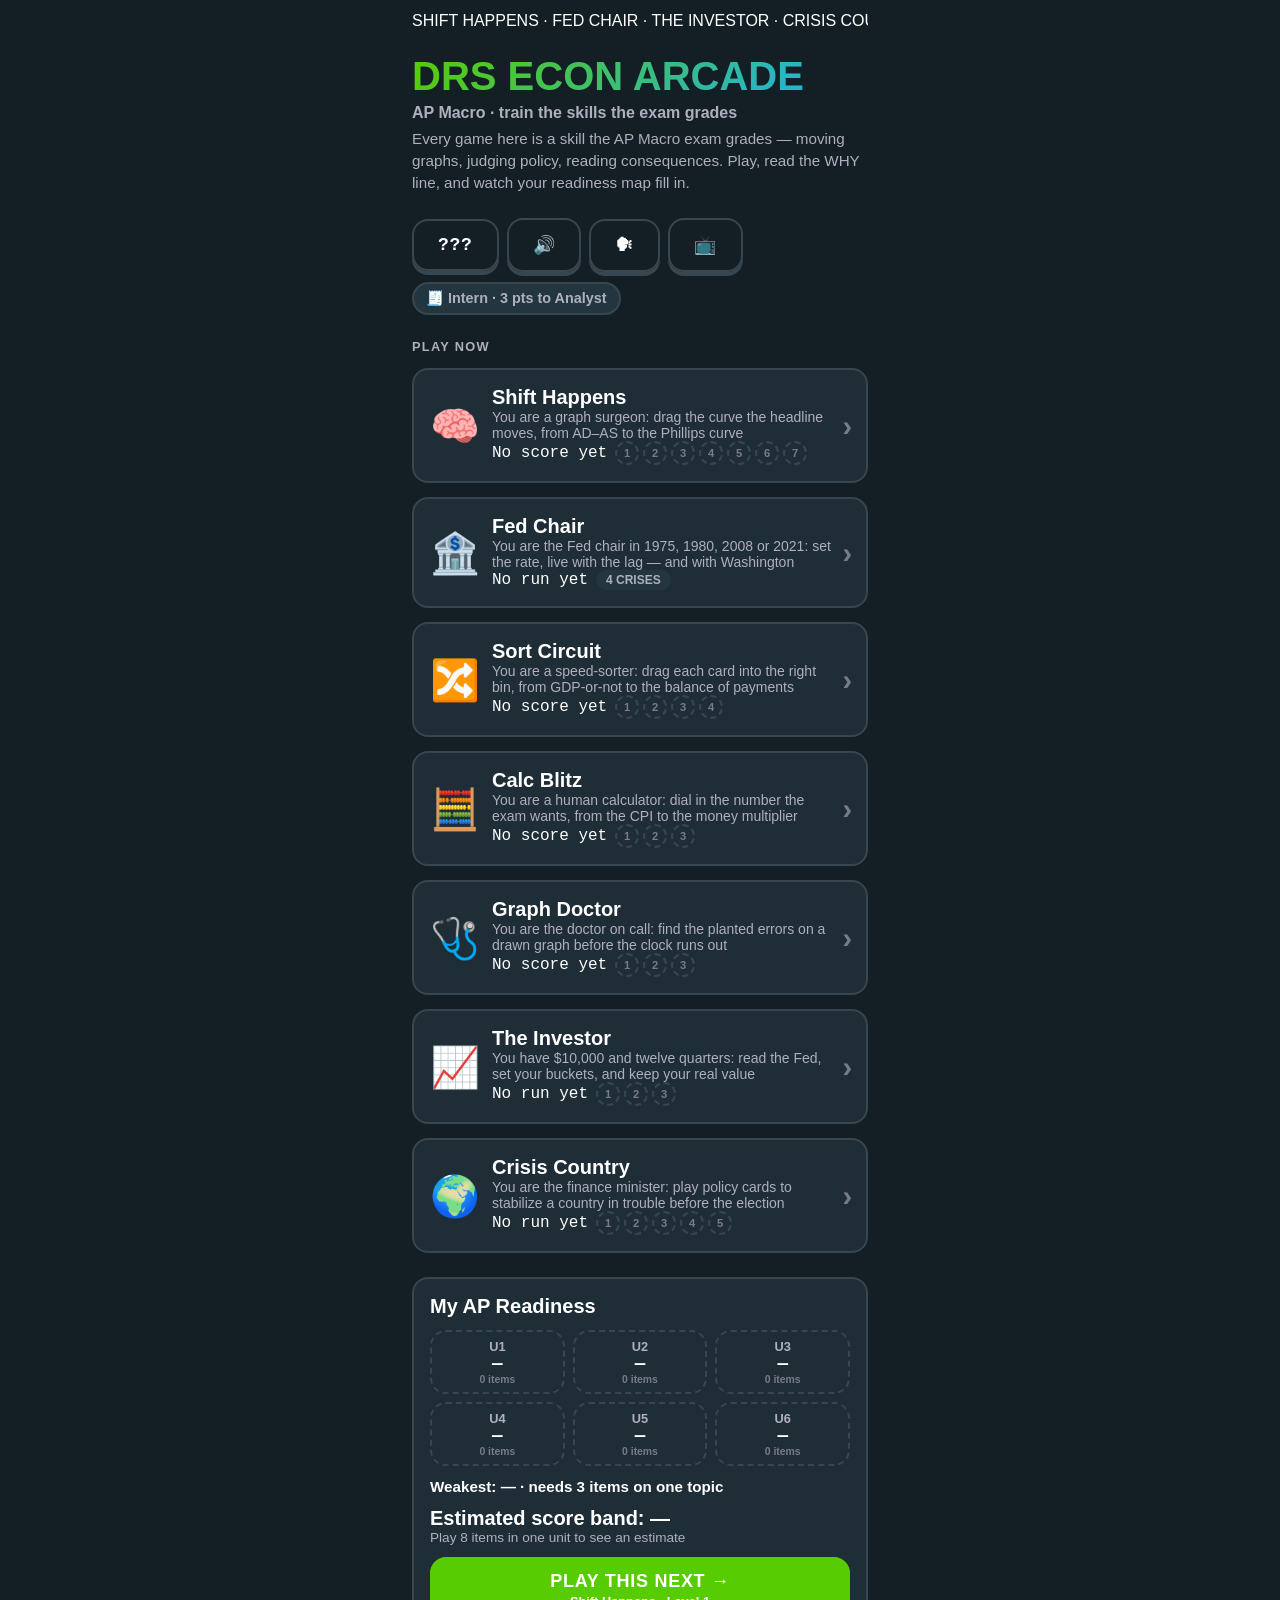
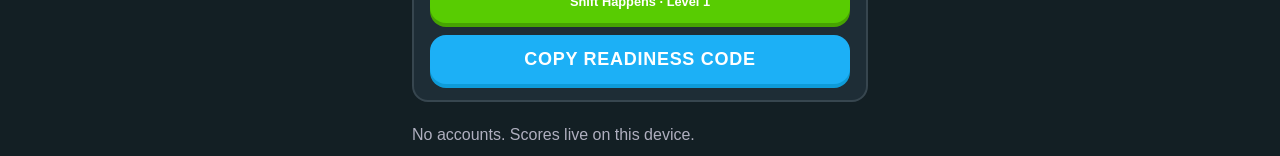
==== index.html @ 6074a8d0 "crisis-country: the fifth and last coming-soon game — a country in trouble, a hand of policy cards, " ====
<!DOCTYPE html>
<html lang="en">
<head>
<meta charset="utf-8">
<meta name="viewport" content="width=device-width, initial-scale=1">
<title>DRS Econ Arcade</title>
<!-- The arcade is three static pages that talk to nobody. The policy says so out loud:
     nothing loads that is not this origin's own script and stylesheet, the two Google Fonts
     hosts, or a data: favicon, and connect-src 'none' means no page here can ever send a
     student's play anywhere. Inline game scripts are why 'unsafe-inline' is in script-src.
     frame-ancestors is ignored in a meta tag, so the frame-buster below and vercel.json's
     real headers cover clickjacking. -->
<meta http-equiv="Content-Security-Policy" content="default-src 'none'; script-src 'self' 'unsafe-inline'; style-src 'self' 'unsafe-inline' https://fonts.googleapis.com; font-src https://fonts.gstatic.com; img-src 'self' data:; connect-src 'none'; base-uri 'none'; form-action 'none'">
<meta name="referrer" content="no-referrer">
<link rel="icon" href="data:,">
<link rel="preconnect" href="https://fonts.googleapis.com">
<link rel="preconnect" href="https://fonts.gstatic.com" crossorigin>
<link rel="stylesheet" href="shared/arcade.css">
</head>
<body>

<main class="app hub">

  <div class="marquee" aria-hidden="true">
    <div class="marquee-inner">SHIFT HAPPENS · FED CHAIR · THE INVESTOR · CRISIS COUNTRY · SORT CIRCUIT · CALC BLITZ · GRAPH DOCTOR · SHIFT HAPPENS · FED CHAIR · THE INVESTOR · CRISIS COUNTRY · SORT CIRCUIT · CALC BLITZ · GRAPH DOCTOR · </div>
  </div>

  <header class="stack hub-head">
    <h1 class="h1">DRS ECON ARCADE</h1>
    <p class="muted hub-tagline">AP Macro · train the skills the exam grades</p>
    <p class="muted hub-intro">Every game here is a skill the AP Macro exam grades — moving graphs, judging policy, reading consequences. Play, read the WHY line, and watch your readiness map fill in.</p>
  </header>

  <!-- The player's chrome: who they are and the three switches on one row, their rank on the next. -->
  <div class="stack hub-controls">
    <div class="row wrap">
      <button type="button" class="btn btn-ghost mono" id="initialsBtn" aria-label="Set your three-letter initials">???</button>
      <button type="button" class="btn btn-ghost" id="muteBtn" aria-label="Sound on or off" aria-pressed="false">🔊</button>
      <button type="button" class="btn btn-ghost" id="voiceBtn" aria-label="Read-aloud voice on or off" aria-pressed="false">🗣</button>
      <button type="button" class="btn btn-ghost" id="bigTypeBtn" aria-label="Arcade Night big-type mode" aria-pressed="false">📺</button>
    </div>
    <span class="title-chip" id="titleChip"></span>
  </div>

  <section class="stack games" aria-labelledby="playTitle">
    <h2 class="section-title" id="playTitle">Play now</h2>

    <a class="panel game-card" href="games/shift-happens.html">
      <div class="game-emoji" aria-hidden="true">🧠</div>
      <div class="game-info">
        <div class="game-title">Shift Happens</div>
        <div class="game-blurb">You are a graph surgeon: drag the curve the headline moves, from AD–AS to the Phillips curve</div>
        <div class="row">
          <span class="game-best" id="bestShift">No score yet</span>
          <span class="row medal-row" id="medalsShift"></span>
        </div>
      </div>
      <span class="game-go" aria-hidden="true">›</span>
    </a>

    <a class="panel game-card" href="games/fed-chair.html">
      <div class="game-emoji" aria-hidden="true">🏦</div>
      <div class="game-info">
        <div class="game-title">Fed Chair</div>
        <div class="game-blurb">You are the Fed chair in 1975, 1980, 2008 or 2021: set the rate, live with the lag — and with Washington</div>
        <div class="row">
          <span class="game-best" id="bestFed">No run yet</span>
          <span class="tag">4 crises</span>
        </div>
      </div>
      <span class="game-go" aria-hidden="true">›</span>
    </a>

    <a class="panel game-card" href="games/sort-circuit.html">
      <div class="game-emoji" aria-hidden="true">🔀</div>
      <div class="game-info">
        <div class="game-title">Sort Circuit</div>
        <div class="game-blurb">You are a speed-sorter: drag each card into the right bin, from GDP-or-not to the balance of payments</div>
        <div class="row">
          <span class="game-best" id="bestSort">No score yet</span>
          <span class="row medal-row" id="medalsSort"></span>
        </div>
      </div>
      <span class="game-go" aria-hidden="true">›</span>
    </a>

    <a class="panel game-card" href="games/calc-blitz.html">
      <div class="game-emoji" aria-hidden="true">🧮</div>
      <div class="game-info">
        <div class="game-title">Calc Blitz</div>
        <div class="game-blurb">You are a human calculator: dial in the number the exam wants, from the CPI to the money multiplier</div>
        <div class="row">
          <span class="game-best" id="bestCalc">No score yet</span>
          <span class="row medal-row" id="medalsCalc"></span>
        </div>
      </div>
      <span class="game-go" aria-hidden="true">›</span>
    </a>

    <a class="panel game-card" href="games/graph-doctor.html">
      <div class="game-emoji" aria-hidden="true">🩺</div>
      <div class="game-info">
        <div class="game-title">Graph Doctor</div>
        <div class="game-blurb">You are the doctor on call: find the planted errors on a drawn graph before the clock runs out</div>
        <div class="row">
          <span class="game-best" id="bestDoctor">No score yet</span>
          <span class="row medal-row" id="medalsDoctor"></span>
        </div>
      </div>
      <span class="game-go" aria-hidden="true">›</span>
    </a>

    <a class="panel game-card" href="games/investor.html">
      <div class="game-emoji" aria-hidden="true">📈</div>
      <div class="game-info">
        <div class="game-title">The Investor</div>
        <div class="game-blurb">You have $10,000 and twelve quarters: read the Fed, set your buckets, and keep your real value</div>
        <div class="row">
          <span class="game-best" id="bestInvestor">No run yet</span>
          <span class="row medal-row" id="medalsInvestor"></span>
        </div>
      </div>
      <span class="game-go" aria-hidden="true">›</span>
    </a>

    <a class="panel game-card" href="games/crisis-country.html">
      <div class="game-emoji" aria-hidden="true">🌍</div>
      <div class="game-info">
        <div class="game-title">Crisis Country</div>
        <div class="game-blurb">You are the finance minister: play policy cards to stabilize a country in trouble before the election</div>
        <div class="row">
          <span class="game-best" id="bestCrisis">No run yet</span>
          <span class="row medal-row" id="medalsCrisis"></span>
        </div>
      </div>
      <span class="game-go" aria-hidden="true">›</span>
    </a>
  </section>

  <section class="panel readiness stack">
    <h2 class="panel-title">My AP Readiness</h2>
    <div class="stack" id="readinessBody">Play a level to see your heat map</div>
  </section>

  <!-- Arcade Night. The CSS shows it only under html.big-type; the podium rows are rendered always. -->
  <section class="panel podium stack" id="podium">
    <h2 class="panel-title">Arcade Night</h2>
    <div class="muted">Top scores on this device.</div>
    <div class="stack" id="podiumBody"></div>
  </section>

  <footer class="muted">No accounts. Scores live on this device.</footer>

</main>

<div class="sheet" id="initialsSheet" role="dialog" aria-label="Set your three-letter initials" hidden>
  <div class="stack">
    <div class="stack" id="initialsMount"></div>
    <button type="button" class="btn btn-ghost btn-block" id="initialsClose">Close</button>
  </div>
</div>

<script>
/* Nothing here is ever meant to run inside someone else's frame: break out, or go blank. First
   statement of the first inline script, ahead of every other script on the page, the same as both
   games: a frame-buster that runs after the app has loaded has already let the app load. */
if (self !== top) { try { top.location = self.location; } catch (e) { document.documentElement.hidden = true; } }
</script>

<script src="shared/arcade.js"></script>
<script>
/* ================================================================================
   THE HUB — the one page students bookmark. Sections: elements · game cards ·
   readiness · Arcade Night · controls · boot.
   Every figure here is read back out of localStorage through Arcade: the bests and
   medals the games wrote, and arcade.mastery, which readiness() turns into the heat
   map, the weakest topic, the score estimate, the next level to play and the code
   students paste into Schoology. shared/arcade.js is a plain script tag, so every
   use of Arcade stays behind the guard below.
   ================================================================================ */
(function () {
  'use strict';
  if (typeof Arcade === 'undefined') return;

  var GOOD = 0.80;                    // the heat map's three bands
  var WARN = 0.60;
  var RANKS = ['🥇', '🥈', '🥉'];
  var SHIFT_LEVELS = 7;               // Shift Happens levels, for the medal row
  var SORT_DECKS = 4;                 // Sort Circuit decks, for its medal row
  var CALC_LADDERS = 3;               // Calc Blitz ladders, for its medal row
  var DOCTOR_WARDS = 3;               // Graph Doctor wards, for its medal row
  var INVESTOR_RUNS = 3;              // The Investor's runs, for its medal row
  var CRISES = 5;                     // Crisis Country's crises, for its medal row
  /** Which CED unit each Shift level's Exam Sprint certifies. @type {Record<number, number>} */
  var LEVEL_UNIT = { 1: 3, 2: 3, 3: 3, 4: 4, 5: 5, 6: 6, 7: 5 };
  /** Which CED unit each Sort Circuit deck's Exam Sprint certifies. @type {Record<number, number>} */
  var DECK_UNIT = { 1: 2, 2: 4, 3: 3, 4: 6 };
  /** Which CED unit each Calc Blitz ladder's Exam Sprint certifies. @type {Record<number, number>} */
  var LADDER_UNIT = { 1: 2, 2: 3, 3: 4 };
  /** Which CED unit each Graph Doctor ward's Exam Sprint certifies. @type {Record<number, number>} */
  var WARD_UNIT = { 1: 3, 2: 4, 3: 6 };
  /** Every Investor run certifies Unit 4 (financial assets, real vs nominal, transmission). @type {Record<number, number>} */
  var RUN_UNIT = { 1: 4, 2: 4, 3: 4 };
  /** Which CED unit each Crisis Country crisis's Exit Exam certifies. @type {Record<number, number>} */
  var CRISIS_UNIT = { 1: 3, 2: 4, 3: 6, 4: 5, 5: 6 };

  /* ===== ELEMENTS ===== */

  /** @param {string} id @returns {any} */
  function byId(id) { return document.getElementById(id); }
  /** @param {string} cls @param {string} [text] @returns {any} a block node */
  function fill(cls, text) {
    var node = document.createElement('div');
    if (cls) node.className = cls;
    if (text !== undefined) node.textContent = text;
    return node;
  }
  /** @param {string} cls @param {string} text @returns {any} a phrasing node, legal inside a link */
  function chip(cls, text) {
    var node = document.createElement('span');
    if (cls) node.className = cls;
    node.textContent = text;
    return node;
  }
  /** @param {number} n @returns {string} 1450 -> "1,450" */
  function commas(n) { return Number(n).toLocaleString('en-US'); }
  /** @param {number} acc 0-1 @returns {string} */
  function pct(acc) { return Math.round(acc * 100) + '%'; }
  /** @param {number} n @returns {string} */
  function items(n) { return n === 1 ? '1 item' : n + ' items'; }

  var initialsBtn = byId('initialsBtn'), initialsSheet = byId('initialsSheet'), initialsMount = byId('initialsMount');
  var bestShift = byId('bestShift'), medalsShift = byId('medalsShift'), bestFed = byId('bestFed');
  var bestSort = byId('bestSort'), medalsSort = byId('medalsSort');
  var bestCalc = byId('bestCalc'), medalsCalc = byId('medalsCalc');
  var bestDoctor = byId('bestDoctor'), medalsDoctor = byId('medalsDoctor');
  var bestInvestor = byId('bestInvestor'), medalsInvestor = byId('medalsInvestor');
  var bestCrisis = byId('bestCrisis'), medalsCrisis = byId('medalsCrisis');
  var titleChip = byId('titleChip');
  var readinessBody = byId('readinessBody'), podiumBody = byId('podiumBody');

  /* ===== GAME CARDS — the bests and medals the games left on this device ===== */

  /** @param {string} key an arcade.*.progress key @returns {any} its levels, or {} when nothing has been played */
  function progressLevels(key) {
    var p = Arcade.store.get(key, null);
    return p && typeof p === 'object' && p.levels && typeof p.levels === 'object' ? p.levels : {};
  }
  function shiftLevels() { return progressLevels('arcade.shift.progress'); }
  function sortLevels() { return progressLevels('arcade.sort.progress'); }
  function calcLevels() { return progressLevels('arcade.calc.progress'); }
  function doctorLevels() { return progressLevels('arcade.doctor.progress'); }
  function investorLevels() { return progressLevels('arcade.investor.progress'); }
  function crisisLevels() { return progressLevels('arcade.crisis.progress'); }

  /** One pip per level, lettered with its medal.
   *  @param {any} row @param {any} levels @param {number} count @param {string} noun 'Level' or 'Deck' */
  function paintPips(row, levels, count, noun) {
    row.textContent = '';
    for (var n = 1; n <= count; n += 1) {
      var rec = levels[String(n)];
      var medal = Arcade.safeMedal(rec && rec.medal);   // stored strings never pick their own class
      var pip = chip('medal mini ' + medal, medal === 'none' ? String(n) : medal.charAt(0).toUpperCase());
      pip.setAttribute('aria-label', noun + ' ' + n + ': ' + (medal === 'none' ? 'no medal yet' : medal + ' medal'));
      row.appendChild(pip);
    }
  }

  function renderBests() {
    var shift = Arcade.bests('shift');
    bestShift.textContent = shift
      ? 'Best ' + commas(shift.score) + ' · ' + shift.initials + (shift.level ? ' · L' + shift.level : '')
      : 'No score yet';
    paintPips(medalsShift, shiftLevels(), SHIFT_LEVELS, 'Level');

    var sort = Arcade.bests('sort');
    bestSort.textContent = sort
      ? 'Best ' + commas(sort.score) + ' · ' + sort.initials + (sort.level ? ' · Deck ' + sort.level : '')
      : 'No score yet';
    paintPips(medalsSort, sortLevels(), SORT_DECKS, 'Deck');

    var calc = Arcade.bests('calc');
    bestCalc.textContent = calc
      ? 'Best ' + commas(calc.score) + ' · ' + calc.initials + (calc.level ? ' · Ladder ' + calc.level : '')
      : 'No score yet';
    paintPips(medalsCalc, calcLevels(), CALC_LADDERS, 'Ladder');

    var doctor = Arcade.bests('doctor');
    bestDoctor.textContent = doctor
      ? 'Best ' + commas(doctor.score) + ' · ' + doctor.initials + (doctor.level ? ' · Ward ' + doctor.level : '')
      : 'No score yet';
    paintPips(medalsDoctor, doctorLevels(), DOCTOR_WARDS, 'Ward');

    // The Investor's best is a real portfolio value in dollars.
    var investor = Arcade.bests('investor');
    bestInvestor.textContent = investor
      ? 'Best real $' + commas(investor.score) + ' · ' + investor.initials + (investor.level ? ' · Run ' + investor.level : '')
      : 'No run yet';
    paintPips(medalsInvestor, investorLevels(), INVESTOR_RUNS, 'Run');

    var crisis = Arcade.bests('crisis');
    bestCrisis.textContent = crisis
      ? 'Best ' + commas(crisis.score) + ' · ' + crisis.initials + (crisis.level ? ' · Crisis ' + crisis.level : '')
      : 'No run yet';
    paintPips(medalsCrisis, crisisLevels(), CRISES, 'Crisis');

    // Fed Chair's best is the AP stamp the run earned, 1-5, not a score.
    var fed = Arcade.bests('fed');
    bestFed.textContent = fed ? 'Best stamp: ' + fed.score + ' · ' + fed.initials : 'No run yet';

    // The title runs off the same two records the cards do, so it is rendered with them.
    var title = Arcade.titleFor();
    var owed = title.next ? (title.next.need === 1 ? '1 pt' : title.next.need + ' pts') : '';
    titleChip.textContent = title.emoji + ' ' + title.name
      + (title.next ? ' · ' + owed + ' to ' + title.next.name : '');
  }

  /* ===== MY AP READINESS — six units, the weakest topic, the estimate, the code ===== */

  /** @param {number|null} acc @returns {string} the .heat-cell state class */
  function heatState(acc) {
    if (acc === null) return 'none';
    if (acc >= GOOD) return 'good';
    if (acc >= WARN) return 'warn';
    return 'bad';
  }

  /** The units wearing an "Exam Ready" ribbon: a clean Exam Sprint on a level of that unit.
   *  Levels 1–3 are Unit 3, the money market is Unit 4, loanable funds and the Phillips curve are
   *  Unit 5, and the dollar market is Unit 6. Sort Circuit's decks certify Units 2, 4, 3 and 6;
   *  Calc Blitz's ladders certify Units 2, 3 and 4; Graph Doctor's wards certify Units 3, 4 and 6; every Investor run certifies Unit 4; Crisis Country's crises certify 3, 4, 6, 5, 6.
   *  @returns {number[]} */
  function examReadyUnits() {
    var out = [];
    /** @param {any} levels @param {number} count @param {Record<number, number>} unitOf */
    function collect(levels, count, unitOf) {
      for (var n = 1; n <= count; n += 1) {
        var rec = levels[String(n)];
        var unit = unitOf[n];
        if (rec && rec.examPerfect && out.indexOf(unit) < 0) out.push(unit);
      }
    }
    collect(shiftLevels(), SHIFT_LEVELS, LEVEL_UNIT);
    collect(sortLevels(), SORT_DECKS, DECK_UNIT);
    collect(calcLevels(), CALC_LADDERS, LADDER_UNIT);
    collect(doctorLevels(), DOCTOR_WARDS, WARD_UNIT);
    collect(investorLevels(), INVESTOR_RUNS, RUN_UNIT);
    collect(crisisLevels(), CRISES, CRISIS_UNIT);
    return out.sort();
  }

  /** The expansion under a tapped cell: every topic of that unit the student has answered.
   *  @param {any} unit one of readiness().units @returns {any} */
  function topicList(unit) {
    var box = fill('panel heat-detail');
    box.appendChild(fill('heat-detail-title', 'Unit ' + unit.unit + ' · ' + unit.name));
    if (!unit.topics.length) {
      box.appendChild(fill('muted', 'No items yet'));
      return box;
    }
    unit.topics.forEach(function (topic) {
      var row = fill('stat-row');
      row.appendChild(chip('', topic.ced + ' ' + topic.name));
      row.appendChild(chip('mono', topic.right + '/' + topic.total + ' · ' + pct(topic.acc)));
      box.appendChild(row);
    });
    return box;
  }

  /** The count chip under a heat cell. A unit the estimate is not allowed to listen to yet says
   *  how far off it is — "3/8 items" — rather than pretending its percentage means something.
   *  @param {any} unit @returns {string} */
  function heatCount(unit) {
    if (unit.total > 0 && !unit.counted) return unit.total + '/' + Arcade.MIN_UNIT_ITEMS + ' items';
    return items(unit.total);
  }

  /** One heat cell: a button that opens its unit's topics in the row beneath it.
   *  @param {any} unit @param {any} grid the .heat grid the cell lives in @returns {any} */
  function heatCell(unit, grid) {
    var cell = document.createElement('button');
    cell.type = 'button';
    cell.className = 'panel heat-cell ' + heatState(unit.acc);
    cell.setAttribute('aria-expanded', 'false');
    cell.setAttribute('aria-label', 'Unit ' + unit.unit + ' ' + unit.name + ', '
      + (unit.acc === null ? 'no items yet' : pct(unit.acc) + ' of ' + items(unit.total))
      + (unit.total > 0 && !unit.counted
        ? ', ' + unit.total + ' of ' + Arcade.MIN_UNIT_ITEMS + ' items needed before it counts towards the estimate'
        : ''));
    cell.appendChild(chip('heat-unit', 'U' + unit.unit));
    cell.appendChild(chip('heat-acc mono', unit.acc === null ? '—' : pct(unit.acc)));
    cell.appendChild(chip('heat-count', heatCount(unit)));
    cell.addEventListener('click', function () {
      var open = cell.getAttribute('aria-expanded') === 'true';
      var showing = grid.querySelector('.heat-detail');
      if (showing) showing.parentNode.removeChild(showing);
      var cells = grid.querySelectorAll('.heat-cell');
      for (var i = 0; i < cells.length; i += 1) cells[i].setAttribute('aria-expanded', 'false');
      if (open) return;                 // a second tap on the open cell closes it
      cell.setAttribute('aria-expanded', 'true');
      grid.insertBefore(topicList(unit), cell.nextSibling);
    });
    return cell;
  }

  /** Copy the readiness code, or reveal it for a long-press when the clipboard refuses.
   *  @param {any} out the read-only textarea that holds the code when copying fails */
  var copyBusy = false;
  function copyCode(out) {
    if (copyBusy) return;               // a double tap is one copy, and therefore one toast
    copyBusy = true;
    var code = Arcade.readinessCode();
    Arcade.copyText(code).then(function (ok) {
      copyBusy = false;
      if (ok) {
        out.hidden = true;
        Arcade.toast('Copied — paste into Schoology');
        return;
      }
      out.value = code;
      out.hidden = false;
      out.select();
      Arcade.toast('Copy failed — long-press to select');
    });
  }

  function renderReadiness() {
    var r = Arcade.readiness();
    readinessBody.textContent = '';

    var grid = fill('heat');
    r.units.forEach(function (unit) { grid.appendChild(heatCell(unit, grid)); });
    readinessBody.appendChild(grid);

    var ready = examReadyUnits();
    if (ready.length) {
      var ribbons = fill('row');
      ready.forEach(function (u) { ribbons.appendChild(chip('ribbon', 'U' + u + ' Exam Ready')); });
      readinessBody.appendChild(ribbons);
    }

    readinessBody.appendChild(fill('weakest', r.weakest
      ? 'Weakest: ' + r.weakest.ced + ' ' + r.weakest.name + ' · ' + pct(r.weakest.acc)
      : 'Weakest: — · needs 3 items on one topic'));

    var counted = r.units.filter(function (u) { return u.counted; });
    var band = fill('');
    band.appendChild(fill('band', 'Estimated score band: ' + (r.band ? r.band.score : '—')));
    band.appendChild(fill('muted band-note', r.band
      ? 'A rough estimate, weighted by unit, from the '
        + (counted.length === 1 ? 'one unit' : counted.length + ' units')
        + ' with ' + Arcade.MIN_UNIT_ITEMS + ' items or more. Thinner units are shown above but not counted.'
      : 'Play ' + Arcade.MIN_UNIT_ITEMS + ' items in one unit to see an estimate'
        + (r.answered ? ' · ' + items(r.answered) + ' answered so far' : '')));
    readinessBody.appendChild(band);

    var next = document.createElement('a');
    next.className = 'btn btn-block play-next';
    next.href = r.playNext.url;
    next.appendChild(chip('', 'Play this next →'));
    next.appendChild(chip('play-next-label', r.playNext.label));
    readinessBody.appendChild(next);

    var out = document.createElement('textarea');
    out.className = 'code-out';
    out.readOnly = true;
    out.hidden = true;
    out.setAttribute('aria-label', 'Your readiness code');
    var copy = document.createElement('button');
    copy.type = 'button';
    copy.className = 'btn btn-blue btn-block';
    copy.textContent = 'Copy readiness code';
    copy.addEventListener('click', function () { copyCode(out); });
    readinessBody.appendChild(copy);
    readinessBody.appendChild(out);
  }

  /* ===== ARCADE NIGHT — the projector podium: this device's bests, in giant type ===== */

  /** This device's bests as podium rows, best first.
   *  @returns {{score:number, initials:string, value:string, game:string}[]} */
  function podiumRows() {
    var rows = [];
    var shift = Arcade.bests('shift');
    var fed = Arcade.bests('fed');
    if (shift) {
      rows.push({
        score: Number(shift.score) || 0, initials: shift.initials, value: commas(shift.score),
        game: 'Shift Happens' + (shift.level ? ' · L' + shift.level : '')
      });
    }
    if (fed) {
      rows.push({
        score: Number(fed.score) || 0, initials: fed.initials, value: 'Stamp ' + fed.score,
        game: 'Fed Chair'
      });
    }
    rows.sort(function (a, b) { return b.score - a.score; });
    return rows;
  }

  function renderPodium() {
    var rows = podiumRows();
    podiumBody.textContent = '';
    for (var i = 0; i < 3; i += 1) {
      var row = fill('podium-row');
      var who = fill('podium-who');
      who.appendChild(fill('podium-initials mono', rows[i] ? rows[i].initials : '—'));
      who.appendChild(fill('podium-game', rows[i] ? rows[i].game : 'No score yet'));
      row.appendChild(chip('podium-rank', RANKS[i]));
      row.appendChild(who);
      row.appendChild(chip('podium-score mono', rows[i] ? rows[i].value : '—'));
      podiumBody.appendChild(row);
    }
  }

  /* ===== CONTROLS — sound, voice, Arcade Night and the initials chip ===== */

  /** Every open and close bumps this, so a close still sliding out cannot hide a sheet that has
   *  been reopened behind it. */
  var initialsSeq = 0;
  /** The focus trap's release while the sheet is open; it hands focus back to the chip. */
  /** @type {(() => void)|null} */ var releaseInitials = null;

  /** @param {boolean} open the initials sheet is mounted while it is open and emptied when it closes */
  function showInitials(open) {
    initialsSeq += 1;
    var seq = initialsSeq;
    initialsBtn.setAttribute('aria-expanded', open ? 'true' : 'false');
    if (!open) {
      if (initialsSheet.hidden) return;
      // Released before the slide-out, so focus is back on the chip while the sheet is still
      // visibly leaving — and never lands on a control that is about to be `hidden`.
      if (releaseInitials) { var release = releaseInitials; releaseInitials = null; release(); }
      // The sheet slides out first and leaves the page after: setting `hidden` in the same tick as
      // the class removal skipped the animation entirely. Reduced motion still fires the (1 ms)
      // transitionend, and the timer covers a transition that never runs at all.
      initialsSheet.classList.remove('open');
      var timer = 0;
      /** @param {any} [ev] the transition that finished, when one did */
      var settle = function (ev) {
        // transitionend bubbles: the Close button's own 60 ms press transition would otherwise
        // end the slide before it had started.
        if (ev && ev.target !== initialsSheet) return;
        initialsSheet.removeEventListener('transitionend', settle);
        clearTimeout(timer);
        if (seq !== initialsSeq) return;
        initialsSheet.hidden = true;
        initialsMount.textContent = '';
      };
      timer = setTimeout(settle, 400);
      initialsSheet.addEventListener('transitionend', settle);
      return;
    }
    Arcade.initialsEntry(initialsMount, {
      onDone: function (value) {
        initialsBtn.textContent = value;
        showInitials(false);
      }
    });
    initialsSheet.hidden = false;
    requestAnimationFrame(function () { initialsSheet.classList.add('open'); });
    // It is a role="dialog" that lives at the end of <body>, fourteen tab stops from the chip that
    // opens it. Focus goes into it, Tab stays in it, and Escape is a way out.
    releaseInitials = Arcade.trapFocus(initialsSheet, function () { showInitials(false); });
  }

  function wireControls() {
    Arcade.sfx.bindMuteButton(byId('muteBtn'));
    Arcade.voice.bindButton(byId('voiceBtn'));
    Arcade.mountBigTypeButton(byId('bigTypeBtn'));   // this also applies the stored Arcade Night state
    initialsBtn.textContent = Arcade.initials();
    initialsBtn.setAttribute('aria-expanded', 'false');
    initialsBtn.addEventListener('click', function () {
      showInitials(initialsBtn.getAttribute('aria-expanded') !== 'true');
    });
    byId('initialsClose').addEventListener('click', function () { showInitials(false); });
  }

  /* ===== BOOT ===== */

  wireControls();
  renderBests();
  renderReadiness();
  renderPodium();

  // A back-gesture out of a game restores this page from the bfcache, which replays no script: the
  // hub would still show the bests, medals, title and heat map it drew before the level was played.
  // The listeners wireControls() bound are restored with the page, so only the reads are repeated.
  window.addEventListener('pageshow', function (ev) {
    if (!ev.persisted) return;
    renderBests();
    renderReadiness();
    renderPodium();
  });
}());
</script>

</body>
</html>
---- shared/arcade.css ----
/* DRS Econ Arcade — the one stylesheet for the whole arcade.
   Sections: tokens · base · buttons · layout · game kit · fed kit · hub kit · graph kit · engine kit · keyframes · reduced motion.
   Blocks marked "compose with .panel" expect markup like <div class="panel breaking">…</div>. */
@import url('https://fonts.googleapis.com/css2?family=Nunito:wght@400;600;700;800;900&family=JetBrains+Mono:wght@400;700&display=swap');

/* ===== TOKENS — the Level Up palette, verbatim. Never invent a color outside this block. ===== */
:root {
  --bg: #131F24;
  --bg2: #1B2B33;
  --bg3: #233640;
  --card: #1E2D36;
  --card-hover: #253A45;
  --green: #58CC02;
  --green-dark: #46A302;
  --green-glow: rgba(88,204,2,0.3);
  --gold: #FFC800;
  --gold-dark: #E5B400;
  --gold-glow: rgba(255,200,0,0.3);
  --red: #FF4B4B;
  --red-dark: #E53E3E;
  --red-glow: rgba(255,75,75,0.25);
  --blue: #1CB0F6;
  --blue-dark: #0E9BD8;
  --purple: #CE82FF;
  --purple-dark: #B560F0;
  --orange: #FF9600;
  --text: #FFFFFF;
  --text2: #AFAFBF;
  --text3: #7A7A8E;
  --border: #37464F;
  --correct: #58CC02;
  --wrong: #FF4B4B;
  --font: 'Nunito', -apple-system, sans-serif;
  --font-mono: 'JetBrains Mono', monospace;
  --radius: 16px;
  --radius-sm: 12px;
}

/* ===== BASE ===== */
* { box-sizing: border-box; }
/* `hidden` means hidden, whatever display the element's class gave it: the hearts row is a flex
   box and the timer bar a block, and both leave the play screen in practice. */
[hidden] { display: none !important; }
/* No pull-to-refresh. A drag that starts on the headline card — above the graph, outside its
   touch-action:none surface — would otherwise reload the page and throw the run away mid-round. */
html { color-scheme: dark; overscroll-behavior-y: contain; }
/* One focus ring for the whole arcade: the tiles, dial and heat cells are all real controls now,
   and a Chromebook keyboard has to be able to see where it is. */
:focus-visible { outline: 3px solid var(--blue); outline-offset: 2px; }
body {
  margin: 0;
  background: var(--bg);
  color: var(--text);
  font-family: var(--font);
  min-height: 100svh;
  overscroll-behavior-y: contain;
  -webkit-tap-highlight-color: transparent;
}

/* ===== BUTTONS — chunky Duolingo press: the shadow is the button's height, :active spends it. ===== */
.btn {
  display: inline-flex;
  align-items: center;
  justify-content: center;
  gap: 8px;
  min-height: 48px;
  padding: 14px 24px;
  font-family: var(--font);
  font-weight: 800;
  font-size: 18px;
  text-transform: uppercase;
  letter-spacing: .04em;
  text-decoration: none;
  border: 0;
  border-radius: var(--radius);
  background: var(--green);
  color: #fff;
  box-shadow: 0 4px 0 var(--green-dark);
  cursor: pointer;
  transition: transform .06s, box-shadow .06s;
}
.btn:active { transform: translateY(4px); box-shadow: none; }
.btn:disabled { opacity: .45; box-shadow: none; transform: none; }
.btn-gold { background: var(--gold); color: #3b2f00; box-shadow: 0 4px 0 var(--gold-dark); }
.btn-blue { background: var(--blue); box-shadow: 0 4px 0 var(--blue-dark); }
.btn-red { background: var(--red); box-shadow: 0 4px 0 var(--red-dark); }
.btn-ghost { background: transparent; color: var(--text); border: 2px solid var(--border); box-shadow: 0 4px 0 var(--border); }
/* A pressed toggle has to look pressed. 🗣 and 📺 are the same glyph in both states, so aria-pressed
   was the only signal a sighted student had — and it is not a signal you can see. */
.btn-ghost[aria-pressed="true"] { border-color: var(--green); color: var(--green); box-shadow: 0 4px 0 var(--green-dark); }
/* Smaller type and padding, never a smaller target: 48 px is the floor everywhere. */
.btn-sm { min-height: 48px; padding: 8px 14px; font-size: 15px; }
.btn-block { display: flex; width: 100%; }

/* ===== LAYOUT ===== */
.app {
  /* 30rem is the same 480 px column at the default root font, and a column that grows with the type
     under Arcade Night's 150 % root — a projector should not read a phone-width strip. */
  max-width: 30rem;
  margin: 0 auto;
  padding: 12px 12px calc(12px + env(safe-area-inset-bottom));
}
/* A screen clips sideways: the breaking card slides in from 60 px off the right edge, and for those
   300 ms the page could be flicked horizontally. Nothing a screen holds is meant to leave its column. */
.screen { display: none; overflow-x: clip; }
.screen.active { display: block; animation: slideUp .3s ease; }
.topbar { display: flex; gap: 10px; align-items: center; }
.topbar-back { width: 48px; height: 48px; flex: 0 0 48px; padding: 0; }
.topbar-stats { display: flex; gap: 12px; align-items: center; margin-left: auto; font-family: var(--font-mono); }
.panel {
  background: var(--card);
  border: 2px solid var(--border);
  border-radius: var(--radius);
  padding: 16px;
}
.panel-title { margin: 0; font-weight: 900; font-size: 20px; }
.sheet {
  position: fixed;
  left: 0;
  right: 0;
  bottom: 0;
  width: 100%;
  max-width: 30rem;
  margin: 0 auto;
  z-index: 90;
  background: var(--bg2);
  border-top: 2px solid var(--border);
  border-radius: 16px 16px 0 0;
  padding: 16px 16px calc(16px + env(safe-area-inset-bottom));
  transform: translateY(100%);
  transition: transform .25s;
}
.sheet.open { transform: none; }
.sheet.correct { border-top-color: var(--green); }
.sheet.wrong { border-top-color: var(--red); }
.sheet-msg { font-weight: 900; font-size: 20px; }
.sheet-why { font-weight: 400; font-size: 16px; line-height: 1.45; color: var(--text2); }
.stack { display: flex; flex-direction: column; gap: 12px; }
.row { display: flex; gap: 8px; align-items: center; }
.row.wrap { flex-wrap: wrap; }
.mono { font-family: var(--font-mono); }
.muted { color: var(--text2); }
.h1 {
  margin: 0;
  font-weight: 900;
  font-size: clamp(1.75rem, 8vw, 2.5rem);
  line-height: 1.1;
  background: linear-gradient(135deg, var(--green), var(--blue));
  -webkit-background-clip: text;
  background-clip: text;
  -webkit-text-fill-color: transparent;
  color: transparent;
}
/* A failed level is not a celebration: flat red where the win screen is a gradient, and the panel
   takes the same red edge the wrong-answer sheet has. Both are tokens the arcade already owns. */
.tone-fail { border-color: var(--red); }
.tone-fail .h1 {
  background: none;
  color: var(--red);
  -webkit-text-fill-color: var(--red);
}
.tag {
  display: inline-block;
  padding: 3px 10px;
  border-radius: 999px;
  background: var(--bg3);
  color: var(--text2);
  font-weight: 800;
  font-size: 12px;
  text-transform: uppercase;
}

/* ===== GAME KIT — .breaking, .level-tile and .toast compose with .panel ===== */
/* The play column is the one screen that has to fit a 740 px phone whole — headline, graph, gauges
   and hint all above the fold — so it runs tighter than the rest of the kit. The graph never gives. */
.stack.tight { gap: 8px; }
.breaking { animation: slideInRight .3s; padding: 12px; }
.breaking .tag { background: var(--red); color: var(--text); }
.breaking-emoji { font-size: 44px; line-height: 1; }
.breaking-head { font-weight: 900; font-size: 22px; }
.breaking-sub { color: var(--text2); font-size: 15px; }
.timer-bar { height: 10px; border-radius: 999px; background: var(--bg3); overflow: hidden; }
.timer-fill { width: 100%; height: 100%; background: var(--green); transform-origin: left; }
.timer-bar.warn .timer-fill { background: var(--red); }
.hearts { display: flex; gap: 4px; font-size: 22px; }
.heart.lost { opacity: .25; filter: grayscale(1); }
.heart.crack { animation: crack .45s; }
.combo { font-family: var(--font-mono); font-weight: 800; }
.combo.s1 { color: var(--gold); }
.combo.s2 { color: var(--orange); }
.combo.s3 { color: var(--red); }
.combo.s4 { color: var(--purple); animation: pulse 1s infinite; }
.score { font-family: var(--font-mono); font-weight: 900; font-size: 24px; }
.medal {
  display: inline-flex;
  align-items: center;
  justify-content: center;
  width: 56px;
  height: 56px;
  border-radius: 50%;
  border: 3px solid var(--border);
  font-weight: 900;
}
.medal.bronze { border-color: #cd7f32; color: #cd7f32; }
.medal.silver { border-color: #c0c0c0; color: #c0c0c0; }
.medal.gold { border-color: var(--gold); color: var(--gold); }
.medal.none { border-style: dashed; border-color: var(--border); color: var(--text3); }
.ap-stamp {
  display: inline-block;
  padding: 4px 14px;
  border: 4px solid var(--red);
  border-radius: 8px;
  color: var(--red);
  font-weight: 900;
  font-size: 44px;
  letter-spacing: .08em;
  transform: rotate(-8deg);
}
.ap-stamp.slam { animation: stampSlam .4s ease-out; }
.ribbon {
  display: inline-flex;
  align-items: center;
  gap: 6px;
  padding: 4px 12px;
  border-radius: 999px;
  background: var(--gold);
  color: #3b2f00;
  font-weight: 800;
  font-size: 12px;
  text-transform: uppercase;
}
.ribbon::before { content: '\2713'; }
/* The earned title. It carries a whole sentence on the hub, so it wraps onto its own line beside
   the initials chip on a phone, and it is sized in rem to grow with Arcade Night's 150 % root.
   `width: fit-content` keeps it a pill inside an end screen's column stack, where a flex item
   would otherwise stretch the full panel. `.up` is the rung the run just earned. */
.title-chip {
  width: fit-content;
  max-width: 100%;
  padding: .3rem .75rem;
  border: 2px solid var(--border);
  border-radius: 999px;
  background: var(--bg3);
  color: var(--text2);
  font-weight: 800;
  font-size: .9rem;
  line-height: 1.35;
}
.title-chip.up { border-color: var(--gold); color: var(--gold); }
/* A level tile is two real controls side by side: `.tile-open` plays the level, `.tile-btn` replays
   the Exam Sprint. Both clear 48 px. The tile runs tight — one text column, badges wrapping onto the
   line under the name — so all seven levels fit a 740 px phone without scrolling. */
.level-tile { display: flex; gap: 8px; align-items: center; padding: 8px 12px; }
.level-tile.locked { opacity: .45; }
.tile-open {
  display: flex;
  flex: 1;
  gap: 8px;
  align-items: center;
  min-width: 0;
  min-height: 48px;
  padding: 0;
  border: 0;
  background: none;
  color: inherit;
  font: inherit;
  text-align: left;
  cursor: pointer;
}
.tile-open:disabled { cursor: default; }
.tile-info { flex: 1; min-width: 0; }
.tile-name { display: block; font-weight: 900; font-size: 18px; line-height: 1.25; }
.tile-meta { display: flex; flex-wrap: wrap; gap: 6px; align-items: center; }
.tile-meta .muted { font-family: var(--font-mono); font-size: 13px; }
/* The sprint is the tile's second action, so it reads as a chip beside the medal, not a third row:
   two short lines of the same chunky button, never under 48 px. */
.tile-btn {
  flex: 0 0 auto;
  width: 68px;
  min-height: 48px;
  padding: 4px 6px;
  font-size: 13px;
  line-height: 1.15;
  white-space: normal;
}
.level-tile .medal { width: 40px; height: 40px; border-width: 2px; font-size: 15px; }
.level-num { font-family: var(--font-mono); font-weight: 900; font-size: 24px; }
/* Exam Sprint — the arcade's only multiple choice. A choice composes with .btn.btn-ghost.btn-block,
   so it needs the sentence case and left edge a chunky uppercase button does not have. */
.exam-stem { font-weight: 700; font-size: 17px; line-height: 1.45; }
.choice { justify-content: flex-start; text-align: left; text-transform: none; letter-spacing: normal; font-size: 16px; font-weight: 700; }
.choice.marked { pointer-events: none; opacity: .5; }
.choice.right { border-color: var(--green); color: var(--green); box-shadow: 0 4px 0 var(--green-dark); opacity: 1; }
.choice.wrong { border-color: var(--red); color: var(--red); box-shadow: 0 4px 0 var(--red-dark); opacity: 1; }
.toast {
  position: fixed;
  top: 16px;
  left: 0;
  right: 0;
  z-index: 120;
  width: max-content;
  max-width: calc(100% - 24px);
  margin: 0 auto;
  font-weight: 700;
  animation: slideUp .25s;
}
.initials { display: flex; gap: 8px; justify-content: center; }
.initials .slot {
  display: flex;
  align-items: center;
  justify-content: center;
  width: 56px;
  height: 64px;
  border: 2px solid var(--border);
  border-radius: var(--radius-sm);
  background: var(--bg2);
  font-family: var(--font-mono);
  font-weight: 900;
  font-size: 32px;
}
.initials .slot.active { border-color: var(--green); }
/* Six 48 px keys fit a 360 px sheet exactly, and nothing narrower — a game's title panel, or a
   Chromebook's classic scrollbar — leaves 43 px keys. auto-fit drops to five wider columns instead
   of shaving the tap target. */
.az-grid { display: grid; grid-template-columns: repeat(auto-fit, minmax(48px, 1fr)); gap: 8px; }
.az-grid .btn { min-height: 48px; padding: 0; font-size: 18px; }
.gauge-strip { display: block; width: 100%; }

/* ===== FED KIT — .advisor and .pipe-chip compose with .panel ===== */
.ticker {
  overflow: hidden;
  border-top: 2px solid var(--border);
  border-bottom: 2px solid var(--border);
  font-family: var(--font-mono);
  font-size: 15px;
}
.ticker-inner { display: inline-block; white-space: nowrap; padding: 6px 0; animation: marquee 18s linear infinite; }
/* Compact on purpose: two of these sit between the ticker and the dial on a board that has to fit a
   740 px phone with the meters row above them. The name runs into the quote. */
.advisor { display: flex; gap: 8px; align-items: flex-start; padding: 8px 12px; }
.advisor-avatar { font-size: 24px; line-height: 1.1; }
.advisor-text { font-size: 13px; line-height: 1.35; }
.advisor.hawk { border-left: 4px solid var(--red); }
.advisor.dove { border-left: 4px solid var(--blue); }
.dial { position: relative; height: 56px; }
.dial-track {
  position: absolute;
  top: 50%;
  left: 0;
  right: 0;
  height: 8px;
  margin-top: -4px;
  border-radius: 999px;
  background: var(--bg3);
}
.dial-window {
  position: absolute;
  top: 50%;
  height: 8px;
  margin-top: -4px;
  border-radius: 999px;
  background: var(--green-glow);
}
.dial-thumb {
  position: absolute;
  top: 50%;
  width: 48px;
  height: 48px;
  margin-top: -24px;
  margin-left: -24px;
  border-radius: 50%;
  background: var(--gold);
}
.pipeline { display: flex; gap: 6px; }
.pipe-chip { padding: 6px 10px; border-radius: var(--radius-sm); font-weight: 700; font-size: 13px; }
.pipe-chip.now { border-color: var(--green); }
.newspaper {
  padding: 20px;
  border-radius: 6px;
  background: #F4ECD8;
  color: #1B1B1B;
  font-family: 'Playfair Display', Georgia, serif;
}
/* A masthead that wraps is not a masthead. The column is the viewport less the app's 24 px and the
   paper's 40 px, and the widest fallback serif needs ~14.6 units of width per unit of size, so this
   is the largest size the name still fits on one line — capped at the 28 px the design wants. */
.np-masthead {
  border-top: 3px double #1B1B1B;
  border-bottom: 3px double #1B1B1B;
  padding: 6px 0;
  text-align: center;
  text-transform: uppercase;
  white-space: nowrap;
  font-weight: 900;
  font-size: min(28px, calc((100vw - 68px) / 14.6));
}
.np-head { font-weight: 900; font-size: 26px; }
.np-sub { font-style: italic; font-size: 16px; }
.np-body { font-size: 15px; }
@media (min-width: 420px) { .np-body { columns: 2; } }
.coin {
  display: flex;
  align-items: center;
  justify-content: center;
  width: 96px;
  height: 96px;
  border-radius: 50%;
  background: var(--gold);
  transform-style: preserve-3d;
  animation: spin 3s linear infinite;
}

/* Fed Chair's own parts, added for markup the kit above has no class for. Same tokens, no
   new colours: the dial's drag surface, the credibility meter, the advisors' two text lines,
   the FOMC gavel stamp, the newspaper's dateline and sidebar, and the history chart. */
.dial { touch-action: none; }
/* The thumb is 48 px wide and centred on its value, so the axis it rides is inset by its
   radius — otherwise the ends of the dial would hang past the app column at 360 px. */
.dial-track { left: 24px; right: 24px; }
/* the quarter and the Chair's name, sized to sit on one line beside a 48 px back button */
.turn-when { font-family: var(--font-mono); font-size: 13px; line-height: 1.2; }
.pips { display: flex; gap: 4px; }
.pip { width: 10px; height: 10px; border-radius: 50%; background: var(--bg3); border: 2px solid var(--border); }
.pip.on { background: var(--gold); border-color: var(--gold-dark); }
/* The three meters under the gauges — the street, Washington, credibility — five pips each. Red is
   the street's anger, blue is Washington's pressure, and credibility keeps the gold it always had. */
.meters { display: flex; gap: 8px; }
.meter { flex: 1; display: flex; flex-direction: column; align-items: center; gap: 2px; min-width: 0; }
.meter-row { display: flex; align-items: center; gap: 4px; }
.meter-emoji { font-size: 15px; line-height: 1; margin-right: 2px; }
.meter-label { font-size: 10px; font-weight: 800; letter-spacing: .04em; text-transform: uppercase; color: var(--text2); white-space: nowrap; }
.meter.street .pip.on { background: var(--red); border-color: var(--red-dark); }
.meter.washington .pip.on { background: var(--blue); border-color: var(--blue-dark); }
.advisor-name { font-weight: 900; font-size: 12px; text-transform: uppercase; letter-spacing: .04em; margin-right: 2px; }
.advisor-line { color: var(--text2); }
.coin-face { color: #3b2f00; font-weight: 900; font-size: 44px; }
/* The gavel lands over the board and leaves again; the mount holds the position so the slam
   keyframe owns the transform. */
.fomc-mount { position: fixed; left: 0; right: 0; top: 34%; z-index: 95; display: flex; justify-content: center; pointer-events: none; }
.fomc-mount[hidden] { display: none; }
.fomc-stamp {
  padding: 6px 16px;
  border: 4px solid var(--gold);
  border-radius: 8px;
  background: var(--bg);
  color: var(--gold);
  font-family: var(--font-mono);
  font-weight: 700;
  font-size: 22px;
  letter-spacing: .06em;
  transform: rotate(-6deg);
}
.fomc-stamp.slam { animation: stampSlam .4s ease-out; }
.np-dateline { text-align: center; font-size: 12px; letter-spacing: .1em; text-transform: uppercase; }
.np-sidebar { border: 3px solid currentColor; padding: 8px; text-align: center; font-weight: 900; font-size: 15px; }
.hist-chart { display: block; width: 100%; height: auto; }
.hist-grid { stroke: var(--border); stroke-width: 1; }
.hist-axis { stroke: var(--text3); stroke-width: 2; }
.hist-label { font: 700 11px var(--font); fill: var(--text2); }
.hist-line { fill: none; stroke-width: 3; stroke-linejoin: round; stroke-linecap: round; }
.hist-line.player { stroke: var(--green); }
.hist-line.actual { stroke: var(--gold); stroke-dasharray: 7 6; }
/* The legend names the series and its unit before the two keys, so it wraps at 360 px. The caption
   keeps the tag's pill but not its uppercase: the CED writes the Phillips axis "π%", not "Π%". */
.hist-legend { flex-wrap: wrap; }
.hist-series { text-transform: none; }
.hist-key { display: inline-block; width: 22px; border-top: 3px solid currentColor; }
.hist-key.player { color: var(--green); }
.hist-key.actual { color: var(--gold); border-top-style: dashed; }

/* ===== HUB KIT — .game-card and .heat-cell compose with .panel ===== */
/* The hub is one column with a slower rhythm than a game screen: 24 px between the blocks, 14 px
   between cards, a labelled section for what can be played and one for what cannot yet, and the
   player's chrome kept clear of the first card. */
.hub { display: flex; flex-direction: column; gap: 24px; }
.hub-head { gap: 6px; }
.hub-head p { margin: 0; }
.hub-tagline { font-weight: 700; }
.hub-intro { font-size: .95rem; line-height: 1.45; }
.hub-controls { gap: 10px; }
.section-title { margin: 0; font-size: .8rem; font-weight: 900; letter-spacing: .1em; text-transform: uppercase; color: var(--text2); }
.games { gap: 14px; }
.game-card { position: relative; padding-right: 34px; transition: transform .06s; }
.game-card:active { transform: translateY(2px); }
/* A chevron says "this opens": the card is a link, and a link should look like one. */
.game-go { position: absolute; right: 14px; top: 50%; transform: translateY(-50%); font-size: 1.8rem; font-weight: 900; line-height: 1; color: var(--text3); }
.marquee { overflow: hidden; }
.marquee-inner { display: inline-block; white-space: nowrap; animation: marquee 22s linear infinite; }
.game-card { display: flex; gap: 12px; align-items: center; color: inherit; text-decoration: none; }
.game-info { flex: 1; min-width: 0; }
/* Every size on a game card is in rem: Arcade Night raises the root font to 150 %, and the card is
   the thing a class reads from the back of the room. */
.game-emoji { font-size: 2.5rem; line-height: 1; }
.game-title { font-weight: 900; font-size: 1.25rem; }
.game-blurb { color: var(--text2); font-size: .875rem; }
.game-best { font-family: var(--font-mono); font-size: 1rem; }
.game-card .tag { font-size: .75rem; }
.game-card .medal { width: 3.5rem; height: 3.5rem; font-size: 1rem; }
/* Seven levels' medals on one card: small pips, the level number where there is no medal yet, tight
   enough that all seven sit on one row beside a 360 px phone's emoji and chevron. */
.game-card .medal.mini { width: 1.5rem; height: 1.5rem; font-size: .7rem; border-width: 2px; }
.medal-row { gap: 4px; }
.game-card.soon { opacity: .5; }
.heat { display: grid; grid-template-columns: repeat(3, 1fr); gap: 8px; }
.heat-cell {
  display: flex;
  flex-direction: column;
  align-items: center;
  justify-content: center;
  height: 64px;
  padding: 6px;
  text-align: center;
  font-weight: 700;
}
.heat-cell.good { background: color-mix(in srgb, var(--green) 25%, transparent); border-color: var(--green); }
.heat-cell.warn { background: color-mix(in srgb, var(--gold) 25%, transparent); border-color: var(--gold); }
.heat-cell.bad { background: color-mix(in srgb, var(--red) 25%, transparent); border-color: var(--red); }
.heat-cell.none { border-style: dashed; }
/* The readiness panel's own parts. Its heat cells are <button>s — real 48 px targets that
   toggle a unit's topics — so they need the page's font and colour, not the UA's. Every size
   the panel adds is in rem, so a bigger root font (a student's browser setting, or Arcade
   Night's) actually enlarges it. */
.heat-cell { font-family: var(--font); color: inherit; cursor: pointer; }
.heat-unit { font-size: .8rem; color: var(--text2); }
.heat-acc { font-size: 1.1rem; font-weight: 900; }
.heat-count { font-size: .65rem; color: var(--text3); }
.heat-detail { grid-column: 1 / -1; display: flex; flex-direction: column; gap: 6px; text-align: left; }
.heat-detail-title { font-weight: 900; font-size: .95rem; }
.heat-detail .stat-row { font-size: .85rem; }
.heat-detail .mono { white-space: nowrap; }
.weakest { font-weight: 700; font-size: .95rem; }
.band { font-weight: 900; font-size: 1.25rem; }
.band-note { font-size: .85rem; }
/* "Play this next" carries the recommendation under its own label, so the button stacks. */
.play-next { flex-direction: column; gap: 2px; }
.play-next-label { font-size: .8rem; font-weight: 700; text-transform: none; letter-spacing: normal; }
.code-out {
  width: 100%;
  min-height: 4.5rem;
  padding: 8px;
  border: 2px solid var(--border);
  border-radius: var(--radius-sm);
  background: var(--bg2);
  color: var(--text);
  font-family: var(--font-mono);
  font-size: .85rem;
}
/* A game card's stats wrap, so Shift's three medals drop below the best line at 360 px; the
   readiness panel's rows wrap for the same reason. */
.game-card .row, .readiness .row { flex-wrap: wrap; }

/* ARCADE NIGHT — the podium is the projector view: hidden until html.big-type, and sized in
   rem so the 150 % root below is a 150 % podium. */
.podium { display: none; }
.podium .panel-title { font-size: 1.4rem; }
.podium-row { display: flex; gap: .5rem; align-items: center; flex-wrap: wrap; }
.podium-rank { font-size: 2rem; line-height: 1; }
.podium-who { flex: 1 0 6rem; }
.podium-initials { font-size: 2rem; font-weight: 900; line-height: 1.1; }
.podium-game { font-size: .8rem; color: var(--text2); }
/* The score keeps the right edge, and drops to its own line when the row runs out of room. */
.podium-score { margin-left: auto; font-size: 2rem; font-weight: 900; }
html.big-type { font-size: 150%; }
html.big-type .readiness { display: none; }
/* On the projector the podium is the point of the night, so it leads the column. */
html.big-type .podium { display: block; order: -1; }

/* ===== GRAPH KIT — shared/graph.js renders into these classes ===== */
.graph-wrap { width: 100%; }
.graph {
  width: 100%;
  aspect-ratio: 1;
  display: block;
  touch-action: none;
  user-select: none;
  -webkit-touch-callout: none;
}
.plot-bg { fill: var(--bg2); }
.axis { stroke: var(--text2); stroke-width: 2; }
.axis-label { fill: var(--text); font: 800 13px var(--font); }
/* The reference tick: a gold mark on the axis with its name beside it, the same pairing the gauges'
   reference ticks use, and smaller than the axis label it now sits clear of. */
.axis-tickmark { stroke: var(--gold); stroke-width: 2; }
.axis-tick { fill: var(--gold); font: 800 12px var(--font); }
.curve .line { fill: none; stroke-width: 4; stroke-linecap: round; }
.curve .halo { fill: none; stroke-width: 14; opacity: .14; }
.curve[data-curve=AD] .line, .curve[data-curve=AD] .halo,
.curve[data-curve=D] .line, .curve[data-curve=D] .halo,
.curve[data-curve=MD] .line, .curve[data-curve=MD] .halo,
.curve[data-curve=SRPC] .line, .curve[data-curve=SRPC] .halo { stroke: var(--blue); }
.curve[data-curve=SRAS] .line, .curve[data-curve=SRAS] .halo,
.curve[data-curve=S] .line, .curve[data-curve=S] .halo,
.curve[data-curve=MS] .line, .curve[data-curve=MS] .halo { stroke: var(--gold); }
.curve[data-curve=LRAS] .line, .curve[data-curve=LRAS] .halo,
.curve[data-curve=LRPC] .line, .curve[data-curve=LRPC] .halo { stroke: var(--purple); }
.curve .ghost { fill: none; stroke-width: 3; stroke-dasharray: 6 6; opacity: .35; }
.curve.grabbed .line { stroke-width: 6; }
.curve.accepted .line { stroke: var(--green); }
.curve .tag { font: 900 14px var(--font); fill: currentColor; color: inherit; }
/* The ghost trail and the curve's own name take the colour of the line they belong to: the
   `.ghost` above sets no stroke, and the label carries class="tag", which the pill rule near the
   top of this file paints `--text2` ON the text element itself — so `currentColor` resolved grey
   until `.curve .tag` took its colour back by inheriting the <g>'s. Same three tokens as `.line`. */
.curve[data-curve=AD], .curve[data-curve=D], .curve[data-curve=MD], .curve[data-curve=SRPC] { color: var(--blue); }
.curve[data-curve=SRAS], .curve[data-curve=S], .curve[data-curve=MS] { color: var(--gold); }
.curve[data-curve=LRAS], .curve[data-curve=LRPC] { color: var(--purple); }
.curve[data-curve=AD] .ghost, .curve[data-curve=D] .ghost,
.curve[data-curve=MD] .ghost, .curve[data-curve=SRPC] .ghost { stroke: var(--blue); }
.curve[data-curve=SRAS] .ghost, .curve[data-curve=S] .ghost, .curve[data-curve=MS] .ghost { stroke: var(--gold); }
.curve[data-curve=LRAS] .ghost, .curve[data-curve=LRPC] .ghost { stroke: var(--purple); }
.eq { fill: var(--text); stroke: var(--bg); stroke-width: 3; }
.eq-ghost { fill: var(--text2); opacity: .5; }
/* The dot's "you can grab me" ring. Present only while the dot is actually draggable — the engine
   puts .grabbable on the group — and never in the way of a finger. Its radius is written by the
   engine from the grab radius in force, so the ring IS the zone; only its opacity breathes, because
   animating the radius would draw a circle that lies about where the target ends. */
.eq-halo { fill: none; stroke: var(--text2); stroke-width: 1.5; opacity: 0; pointer-events: none; }
.dot.grabbable .eq-halo { animation: eqPulse 2.4s ease-in-out infinite; }
/* The tutorial's "this one": the curve's own halo breathes until the curve is grabbed. */
.curve.hinted .halo { opacity: .5; animation: haloBreathe 1.4s ease-in-out infinite; }
.guides line { stroke: var(--text3); stroke-dasharray: 4 4; }
.gap-shade { fill: #fff; opacity: 0; }
.gap-shade.on { opacity: .08; }
.gap-shade.good { fill: var(--green); opacity: .25; }
.gap-shade.bad { fill: var(--red); opacity: .25; }
.zone { fill: transparent; }
.hit-plane { fill: transparent; }
.gauge-arc { fill: none; stroke: var(--bg3); stroke-width: 8; }
.gauge-fill { fill: none; stroke: var(--blue); stroke-width: 8; stroke-linecap: round; }
.gauge-needle { stroke: var(--text); stroke-width: 3; }
.gauge-val { font: 700 15px var(--font-mono); fill: var(--text); }
.gauge-label { font: 800 11px var(--font); fill: var(--text2); }
.gauge-ref { stroke: var(--gold); stroke-width: 2; }
/* The reference's name goes on the cell's last line, small and gold like the tick it explains, so it
   stops crowding the value's digits above it. */
.gauge-reflabel { font: 800 10px var(--font); fill: var(--gold); text-anchor: middle; }
/* The needle has run out of dial but the number under it has not: the figure is the true one and
   goes gold to say the arc is no longer measuring it. */
.gauge-val.pinned { fill: var(--gold); }
.gauge.flash-red .gauge-fill { stroke: var(--red); }

/* ===== ENGINE KIT — the few classes shared/arcade.js generates that the kit above lacks.
   No new colors: every value below is an existing token. ===== */
.confetti { position: fixed; inset: 0; z-index: 200; pointer-events: none; }
.flash-overlay { position: fixed; inset: 0; z-index: 200; pointer-events: none; background: var(--gold-glow); }
.flash-red { background: var(--red-glow); }
.combo.crack { animation: crack .45s; }
.end-head { display: flex; gap: 12px; align-items: center; }
.end-head .ap-stamp { margin-left: auto; }
/* The score and the accuracy under it are two different numbers, and on a zero-score fail they read
   as one ("0" over "0% correct" scans as "00%"). The gap and the smaller line separate them; the
   word "Accuracy" in front of the second one does the rest. */
.end-score { display: block; font-size: 40px; line-height: 1; }
.end-score + .muted { margin-top: 6px; font-size: 14px; }
.stat-row { display: flex; gap: 12px; justify-content: space-between; }

/* ===== KEYFRAMES ===== */
@keyframes shake {
  0%, 100% { transform: translateX(0); }
  20%, 60% { transform: translateX(-6px); }
  40%, 80% { transform: translateX(6px); }
}
@keyframes slideUp {
  from { opacity: 0; transform: translateY(24px); }
  to { opacity: 1; transform: translateY(0); }
}
@keyframes slideInRight {
  from { opacity: 0; transform: translateX(60px); }
  to { opacity: 1; transform: translateX(0); }
}
@keyframes correctPop {
  0% { transform: scale(1); }
  50% { transform: scale(1.03); }
  100% { transform: scale(1); }
}
@keyframes pulse {
  0%, 100% { box-shadow: 0 0 12px var(--green-glow); }
  50% { box-shadow: 0 0 26px var(--green-glow), 0 0 48px rgba(88,204,2,0.15); }
}
@keyframes eqPulse {
  0%, 100% { opacity: .16; }
  50% { opacity: .40; }
}
@keyframes haloBreathe {
  0%, 100% { opacity: .2; }
  50% { opacity: .6; }
}
@keyframes crack {
  0% { transform: rotate(0) scale(1.3); }
  30% { transform: rotate(-12deg) scale(1.3); }
  60% { transform: rotate(12deg) scale(1.15); }
  100% { transform: rotate(0) scale(1); }
}
@keyframes stampSlam {
  from { opacity: 0; transform: scale(3) rotate(-20deg); }
  to { opacity: 1; transform: scale(1) rotate(-8deg); }
}
@keyframes marquee {
  from { transform: translateX(0); }
  to { transform: translateX(-50%); }
}
@keyframes spin {
  from { transform: rotateY(0); }
  to { transform: rotateY(360deg); }
}

/* ===== REDUCED MOTION — every animation above becomes an instant state change ===== */
@media (prefers-reduced-motion: reduce) {
  *, *::before, *::after {
    animation-duration: .001s !important;
    animation-iteration-count: 1 !important;
    transition-duration: .001s !important;
  }
  /* The ring stays — it is the affordance, not the decoration — it just stops breathing. */
  .dot.grabbable .eq-halo { animation: none; opacity: .3; }
  .curve.hinted .halo { animation: none; opacity: .45; }
}

/* ===== KEYBOARD LAYER — the way onto the graph that is not a finger =====
   The control row is out of the way until a Tab reaches it, and then it is an ordinary visible row
   of 48 px buttons: a phone never sees it, a Chromebook keyboard cannot miss it. */
.sr-only, .kbd-answers {
  position: absolute;
  width: 1px;
  height: 1px;
  margin: -1px;
  padding: 0;
  overflow: hidden;
  clip-path: inset(50%);
  white-space: nowrap;
}
.kbd-answers:focus-within {
  position: static;
  width: auto;
  height: auto;
  margin: 0;
  overflow: visible;
  clip-path: none;
  white-space: normal;
}
.kbd-answers .btn { flex: 1 1 auto; padding: 8px 10px; font-size: 14px; }

/* ===== HOW TO PLAY — one screen of illustrated cards, scrollable on a 360x740 phone ===== */
.howto-card { display: flex; gap: 12px; align-items: flex-start; padding: 12px; }
.howto-emoji { flex: 0 0 auto; font-size: 30px; line-height: 1.1; }
.howto-head { font-weight: 900; font-size: 17px; }
.howto-body { color: var(--text2); font-size: 15px; line-height: 1.4; }
.howto-demo { max-width: 200px; margin: 0 auto; }
.howto-caption { text-align: center; }
.topbar .howto-btn { width: 48px; height: 48px; flex: 0 0 48px; padding: 0; }
/* A topbar title takes the slack, so the ? beside it lands on the right edge and not on its heels. */
.topbar .panel-title { flex: 1 1 auto; min-width: 0; }
/* The home button beside it: the hub, and so the other game, is one tap from any menu screen. */
.topbar .home-btn { text-decoration: none; font-size: 20px; }
/* Fed Chair's turn label sits between ← and two icon buttons now; it wraps to two short lines. */
.topbar .turn-when { flex: 1 1 auto; min-width: 0; }

/* ===== WHAT IS THIS? — the purpose panel on a title screen, one emoji and one sentence a line ===== */
.intro-title { font-weight: 900; font-size: 13px; letter-spacing: .06em; text-transform: uppercase; color: var(--text2); }
.intro-line { display: flex; gap: 10px; align-items: flex-start; }
.intro-emoji { flex: 0 0 auto; font-size: 22px; line-height: 1.2; }
.intro-text { font-size: 15px; line-height: 1.4; }
/* The practice switch carries a sentence, so it keeps the button's height and drops its shouting. */
.practice-btn { text-transform: none; letter-spacing: normal; font-size: 15px; }
/* Where the hearts were: a blue tag, because it is a state, not a warning. */
.mode-tag { background: var(--blue); color: var(--text); }
/* The consequence read-out on the verdict sheet: three tags, coloured by direction. */
.sheet-chips .tag { font-size: 13px; text-transform: none; letter-spacing: normal; }
.chip-up { color: var(--green); }
.chip-down { color: var(--red); }
.chip-flat { color: var(--text2); }
/* The missed headlines on an end screen, above the buttons that offer them back. */
.missed-list { font-size: 14px; line-height: 1.45; }
.missed-head { font-weight: 800; }

/* ===== SORT CIRCUIT — two bins and the card between them =====
   The whole game is the card's x position: it follows the finger, the bin it leans toward
   lights up, and a release past the commit line drops it in. */
.sort-head { justify-content: space-between; align-items: center; flex-wrap: nowrap; }
.sort-head .tag { white-space: nowrap; flex: 0 0 auto; }
.sort-head .mono { white-space: nowrap; flex: 0 0 auto; }
.sort-head .muted:not(.mono) { flex: 1 1 auto; min-width: 0; overflow: hidden; text-overflow: ellipsis; white-space: nowrap; }
.tag.lightning { background: var(--gold); color: #1a1a1a; }
.sort-table {
  position: relative; height: 330px;
  display: grid; grid-template-columns: 1fr 1fr; gap: 10px;
  touch-action: none; user-select: none; -webkit-user-select: none;
}
.bin {
  border: 2px dashed var(--border); border-radius: var(--radius);
  display: flex; align-items: flex-end; justify-content: center; padding: 12px;
  transition: border-color .15s, background .15s;
}
.bin-label { font-weight: 900; font-size: 15px; color: var(--text2); text-align: center; }
.bin.near { border-color: var(--blue); background: rgba(28,176,246,.08); }
.bin.near .bin-label { color: var(--text); }
.bin.good { border-color: var(--green); background: var(--green-glow); }
.bin.good .bin-label { color: var(--green); }
.bin.bad { border-color: var(--red); background: var(--red-glow); }
.bin.bad .bin-label { color: var(--red); }
.sort-card {
  position: absolute; left: 50%; top: 18px; width: 76%; margin-left: -38%; min-height: 170px;
  display: flex; flex-direction: column; align-items: center; justify-content: center; gap: 10px;
  text-align: center; cursor: grab; touch-action: none;
  box-shadow: 0 8px 24px rgba(0,0,0,.35); will-change: transform;
}
.sort-card.grabbed { cursor: grabbing; box-shadow: 0 14px 32px rgba(0,0,0,.45); }
.sort-card.deal { animation: dealIn .3s ease-out; }
@keyframes dealIn { from { opacity: 0; transform: translateY(-40px) scale(.9); } to { opacity: 1; transform: translateY(0) scale(1); } }
.sort-emoji { font-size: 40px; line-height: 1; }
.sort-text { font-weight: 800; font-size: 17px; line-height: 1.3; }
@media (prefers-reduced-motion: reduce) { .sort-card.deal { animation: none; } }

/* ===== CALC BLITZ — a problem card and a dial =====
   The dial is a snapped number line: the knob follows the finger, the readout above shows
   the value in big type, and a release after real travel hands the number over. */
.calc-problem { font-weight: 800; font-size: 17px; line-height: 1.35; min-height: 96px; display: flex; align-items: center; }
.calc-problem.deal { animation: dealIn .3s ease-out; }
.calc-dial { display: flex; flex-direction: column; gap: 8px; padding: 12px 0 4px; touch-action: none; user-select: none; -webkit-user-select: none; }
.calc-readout { display: flex; align-items: baseline; justify-content: center; gap: 6px; min-height: 56px; }
.calc-value { font-family: var(--font-mono); font-weight: 800; font-size: 44px; line-height: 1; color: var(--text); }
.calc-unit { font-weight: 900; font-size: 18px; color: var(--text2); }
.calc-track { position: relative; height: 72px; border-radius: 36px; background: var(--bg3); border: 2px solid var(--border); touch-action: none; cursor: grab; }
.calc-ticks { position: absolute; left: 28px; right: 28px; top: 0; bottom: 0; }
.calc-tick { position: absolute; top: 50%; width: 2px; height: 10px; margin: -5px 0 0 -1px; background: var(--border); border-radius: 1px; }
.calc-tick.major { height: 20px; margin-top: -10px; background: var(--text3); }
.calc-knob {
  position: absolute; top: 6px; left: 0; width: 56px; height: 56px; border-radius: 50%;
  background: var(--blue); border: 3px solid var(--text); box-shadow: 0 6px 16px rgba(0,0,0,.4);
  transition: background .15s;
}
.calc-knob.grabbed { background: var(--blue-dark); transform: scale(1.08); }
.calc-knob.good { background: var(--green); }
.calc-knob.bad { background: var(--red); }
.calc-knob:focus-visible { outline: 3px solid var(--gold); outline-offset: 2px; }
.calc-answer { position: absolute; top: -8px; width: 4px; height: 84px; margin-left: -2px; background: var(--green); border-radius: 2px; box-shadow: 0 0 0 4px var(--green-glow); }
.calc-ends { justify-content: space-between; padding: 0 6px; }
@media (prefers-reduced-motion: reduce) { .calc-problem.deal { animation: none; } .calc-knob.grabbed { transform: none; } }

/* ===== GRAPH DOCTOR — a wounded graph and a probe =====
   The engine draws the market; the game edits the svg to plant errors. The probe is a token in
   the tray under the graph that the student drags onto the wrong part; its tip rides above the
   finger. A healed part flashes green through .healed on the engine's own elements. */
.doc-stage { display: flex; flex-direction: column; gap: 6px; }
.doc-graph svg.graph { touch-action: none; }
.doc-tray { display: flex; align-items: center; gap: 14px; min-height: 64px; padding: 4px 6px; }
.doc-probe {
  width: 56px; height: 56px; border-radius: 50%; flex: 0 0 56px;
  background: var(--purple); border: 3px solid var(--text); box-shadow: 0 6px 16px rgba(0,0,0,.4);
  display: flex; align-items: center; justify-content: center; cursor: grab;
  touch-action: none; user-select: none; -webkit-user-select: none; position: relative; z-index: 3; will-change: transform;
}
.doc-probe-icon { font-size: 28px; line-height: 1; }
.doc-probe.dragging { cursor: grabbing; background: var(--purple-dark); box-shadow: 0 14px 32px rgba(0,0,0,.5); }
.doc-probe.dragging::after {
  /* the tip: a ring above the token, where the drop is measured */
  content: ''; position: absolute; left: 50%; top: -44px; width: 22px; height: 22px; margin-left: -11px;
  border: 3px solid var(--gold); border-radius: 50%; box-shadow: 0 0 0 3px rgba(0,0,0,.35);
}
.doc-found { font-family: var(--font-mono); font-weight: 800; }
.curve.healed .line { stroke: var(--green) !important; filter: drop-shadow(0 0 6px var(--green)); }
.curve.healed .tag { fill: var(--green) !important; }
text.healed { fill: var(--green) !important; }
circle.healed { fill: var(--green) !important; stroke: var(--green) !important; filter: drop-shadow(0 0 6px var(--green)); }
@media (prefers-reduced-motion: reduce) { .curve.healed .line, circle.healed { filter: none; } }

/* ===== THE INVESTOR — five buckets and the coins between them =====
   A bucket is a drop target; pressing one with coins lifts a coin token that follows the
   finger and lands in whichever bucket is under it on release. */
.inv-signal { display: flex; flex-direction: column; gap: 4px; padding: 10px 12px; }
.inv-news { font-weight: 900; font-size: 15px; line-height: 1.3; }
.inv-whisper { font-size: 13px; color: var(--text2); font-style: italic; }
.inv-fed { font-weight: 800; font-size: 14px; color: var(--gold); min-height: 18px; }
.inv-board { display: grid; grid-template-columns: repeat(5, 1fr); gap: 5px; touch-action: none; user-select: none; -webkit-user-select: none; }
.bucket {
  position: relative; min-height: 138px; padding: 6px 3px 8px; border-radius: var(--radius-sm);
  background: var(--card); border: 2px solid var(--border); text-align: center;
  display: flex; flex-direction: column; align-items: center; gap: 3px; cursor: grab; touch-action: none;
  transition: border-color .12s, background .12s, transform .12s;
}
.bucket.over { border-color: var(--blue); background: var(--card-hover); transform: scale(1.04); }
.bucket.from { border-color: var(--purple); }
.bucket.empty { cursor: default; }
.bucket-emoji { font-size: 20px; line-height: 1; }
.bucket-name { font-size: 9px; font-weight: 800; letter-spacing: .04em; text-transform: uppercase; color: var(--text2); white-space: nowrap; }
.bucket-share { font-family: var(--font-mono); font-weight: 900; font-size: 17px; line-height: 1.1; }
.bucket-value { font-family: var(--font-mono); font-size: 10px; color: var(--text2); white-space: nowrap; }
.bucket-pips { display: flex; flex-wrap: wrap; justify-content: center; gap: 2px; width: 40px; min-height: 12px; }
.bucket-pip { width: 8px; height: 8px; border-radius: 50%; background: var(--gold); border: 1px solid var(--gold-dark); }
.bucket-ret { font-family: var(--font-mono); font-weight: 800; font-size: 11px; min-height: 14px; }
.bucket-ret.up { color: var(--green); }
.bucket-ret.down { color: var(--red); }
.inv-token {
  position: fixed; left: 0; top: 0; width: 52px; height: 52px; margin: -26px 0 0 -26px; border-radius: 50%;
  background: var(--gold); border: 3px solid var(--text); box-shadow: 0 8px 20px rgba(0,0,0,.45);
  display: flex; align-items: center; justify-content: center; font-weight: 900; font-size: 14px; color: #1a1a1a;
  pointer-events: none; z-index: 30;
}
.inv-totals { display: flex; justify-content: space-between; align-items: baseline; gap: 8px; font-family: var(--font-mono); font-weight: 800; padding: 0 4px; }
.inv-totals .real { color: var(--green); font-size: 18px; }
.inv-totals .nominal { color: var(--text2); font-size: 13px; }
.inv-totals .prices { color: var(--text3); font-size: 12px; }
.inv-badges { display: flex; flex-wrap: wrap; gap: 6px; justify-content: center; }

/* ===== CRISIS COUNTRY — a dashboard, a desk, a hand of policy cards =====
   The hand scrolls sideways under the desk; a card pressed in the hand follows the finger and
   is enacted when it lands on the desk. */
.cc-dash { display: grid; grid-template-columns: repeat(3, 1fr); gap: 6px; }
.cc-gauge { padding: 4px 4px; border-radius: var(--radius-sm); background: var(--card); border: 2px solid var(--border); text-align: center; min-width: 0; }
.cc-gauge-label { font-size: 9px; font-weight: 800; letter-spacing: .04em; text-transform: uppercase; color: var(--text2); white-space: nowrap; }
.cc-gauge-value { font-family: var(--font-mono); font-weight: 900; font-size: 17px; line-height: 1.15; }
.cc-gauge-delta { font-family: var(--font-mono); font-size: 10px; min-height: 12px; color: var(--text3); }
.cc-gauge.good { border-color: var(--green); }
.cc-gauge.warn { border-color: var(--orange); }
.cc-gauge.bad { border-color: var(--red); }
.cc-gauge.good .cc-gauge-value { color: var(--green); }
.cc-gauge.warn .cc-gauge-value { color: var(--orange); }
.cc-gauge.bad .cc-gauge-value { color: var(--red); }
.cc-brief { display: flex; flex-direction: column; gap: 4px; padding: 8px 12px; }
.cc-headline { font-weight: 900; font-size: 15px; line-height: 1.3; }
.cc-advisor { font-size: 12px; color: var(--text2); line-height: 1.3; }
.cc-advisor b { color: var(--text); }
.cc-desk {
  min-height: 64px; border: 2px dashed var(--border); border-radius: var(--radius);
  display: flex; align-items: center; justify-content: center; gap: 8px; padding: 6px 10px;
  color: var(--text2); font-weight: 800; font-size: 13px; transition: border-color .12s, background .12s;
}
.cc-desk.over { border-color: var(--gold); background: var(--gold-glow); color: var(--text); }
.cc-hand { display: grid; grid-template-columns: repeat(3, 1fr); gap: 6px; touch-action: none; user-select: none; -webkit-user-select: none; }
.cc-card {
  min-height: 54px; border-radius: var(--radius-sm);
  background: var(--card); border: 2px solid var(--border); padding: 4px 6px;
  display: flex; flex-direction: row; align-items: center; gap: 6px; text-align: left; cursor: grab;
  touch-action: none; user-select: none; -webkit-user-select: none; min-width: 0;
}
.cc-card.lifted { opacity: .35; }
.cc-card-emoji { font-size: 20px; line-height: 1; flex: 0 0 auto; }
.cc-card-name { font-weight: 900; font-size: 11px; line-height: 1.2; min-width: 0; }
.cc-card-kind { display: none; font-size: 9px; font-weight: 800; letter-spacing: .05em; text-transform: uppercase; color: var(--text3); }
.cc-card.fiscal { border-color: var(--green-dark); }
.cc-card.monetary { border-color: var(--blue-dark); }
.cc-card.exchange { border-color: var(--purple-dark); }
.cc-card.trade { border-color: var(--orange); }
.cc-card.imf { border-color: var(--gold-dark); }
.cc-token {
  position: fixed; left: 0; top: 0; width: 120px; margin: -70px 0 0 -60px; border-radius: var(--radius-sm);
  background: var(--card-hover); border: 2px solid var(--gold); box-shadow: 0 12px 28px rgba(0,0,0,.5);
  padding: 8px 6px; display: flex; flex-direction: row; align-items: center; gap: 6px; text-align: left;
  pointer-events: none; z-index: 30;
}
.cc-token .cc-card-emoji { font-size: 22px; }
.cc-token .cc-card-name { font-weight: 900; font-size: 12px; }
.cc-chain { font-size: 14px; line-height: 1.45; }
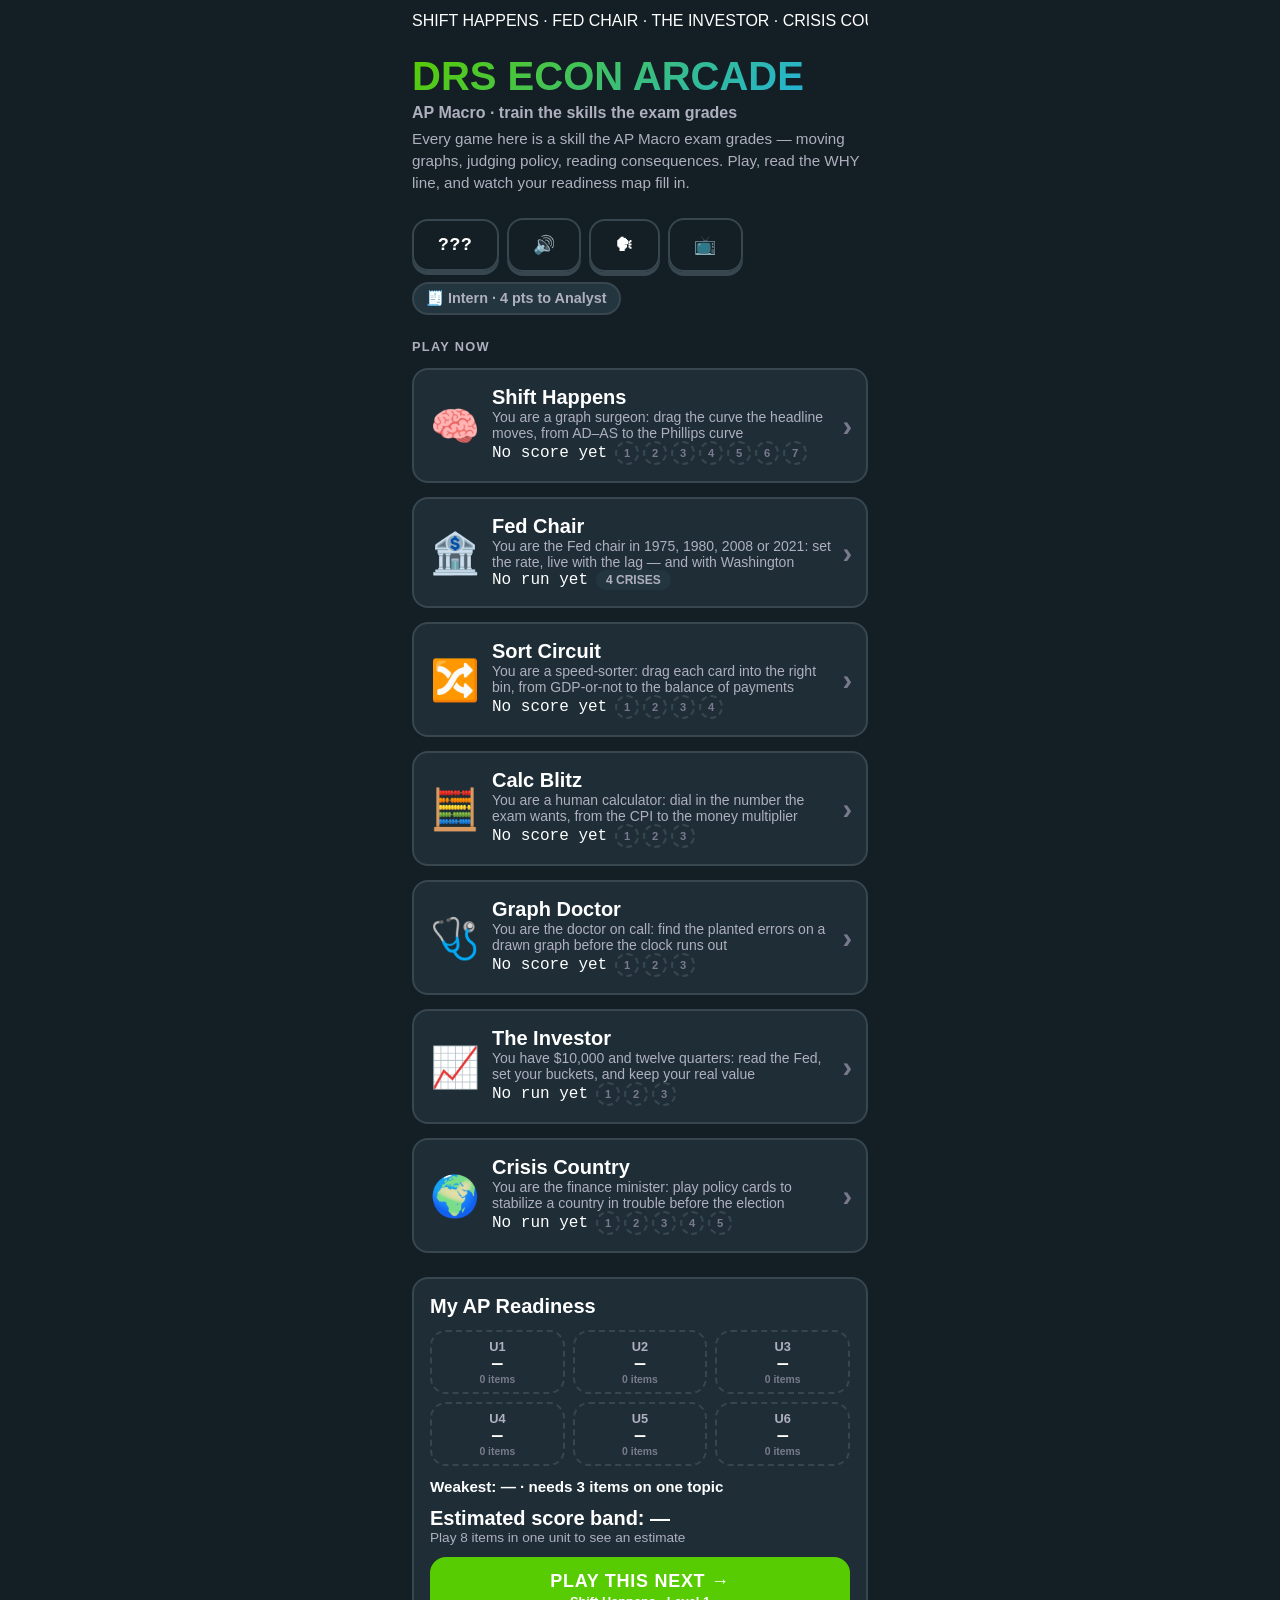
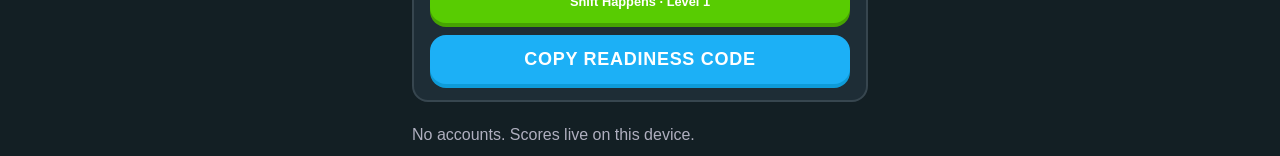
==== commit d2e00830: "hub: the title ladder counts every game's medals, and the podium shows every game's best titlePoints" ====
--- a/index.html
+++ b/index.html
@@ -477,25 +477,29 @@
 
   /* ===== ARCADE NIGHT — the projector podium: this device's bests, in giant type ===== */
 
-  /** This device's bests as podium rows, best first.
-   *  @returns {{score:number, initials:string, value:string, game:string}[]} */
+  /** How each game's best reads on the podium. Scores are not comparable across games, so the
+   *  rows are ordered by when they were set, newest first: the projector shows tonight's bests. */
+  var PODIUM_GAMES = [
+    { id: 'shift', name: 'Shift Happens', unit: 'L', value: function (b) { return commas(b.score); } },
+    { id: 'fed', name: 'Fed Chair', unit: '', value: function (b) { return 'Stamp ' + b.score; } },
+    { id: 'sort', name: 'Sort Circuit', unit: 'Deck ', value: function (b) { return commas(b.score); } },
+    { id: 'calc', name: 'Calc Blitz', unit: 'Ladder ', value: function (b) { return commas(b.score); } },
+    { id: 'doctor', name: 'Graph Doctor', unit: 'Ward ', value: function (b) { return commas(b.score); } },
+    { id: 'investor', name: 'The Investor', unit: 'Run ', value: function (b) { return 'Real $' + commas(b.score); } },
+    { id: 'crisis', name: 'Crisis Country', unit: 'Crisis ', value: function (b) { return b.score + ' pts'; } }
+  ];
+
+  /** This device's bests as podium rows, newest first.
+   *  @returns {{when:number, initials:string, value:string, game:string}[]} */
   function podiumRows() {
     var rows = [];
-    var shift = Arcade.bests('shift');
-    var fed = Arcade.bests('fed');
-    if (shift) {
-      rows.push({
-        score: Number(shift.score) || 0, initials: shift.initials, value: commas(shift.score),
-        game: 'Shift Happens' + (shift.level ? ' · L' + shift.level : '')
-      });
-    }
-    if (fed) {
-      rows.push({
-        score: Number(fed.score) || 0, initials: fed.initials, value: 'Stamp ' + fed.score,
-        game: 'Fed Chair'
-      });
-    }
-    rows.sort(function (a, b) { return b.score - a.score; });
+    PODIUM_GAMES.forEach(function (g) {
+      var b = Arcade.bests(g.id);
+      if (!b) return;
+      var when = Date.parse(b.date || '') || 0;
+      rows.push({ when: when, initials: b.initials, value: g.value(b), game: g.name + (b.level && g.unit ? ' · ' + g.unit + b.level : '') });
+    });
+    rows.sort(function (a, b) { return b.when - a.when; });
     return rows;
   }
 
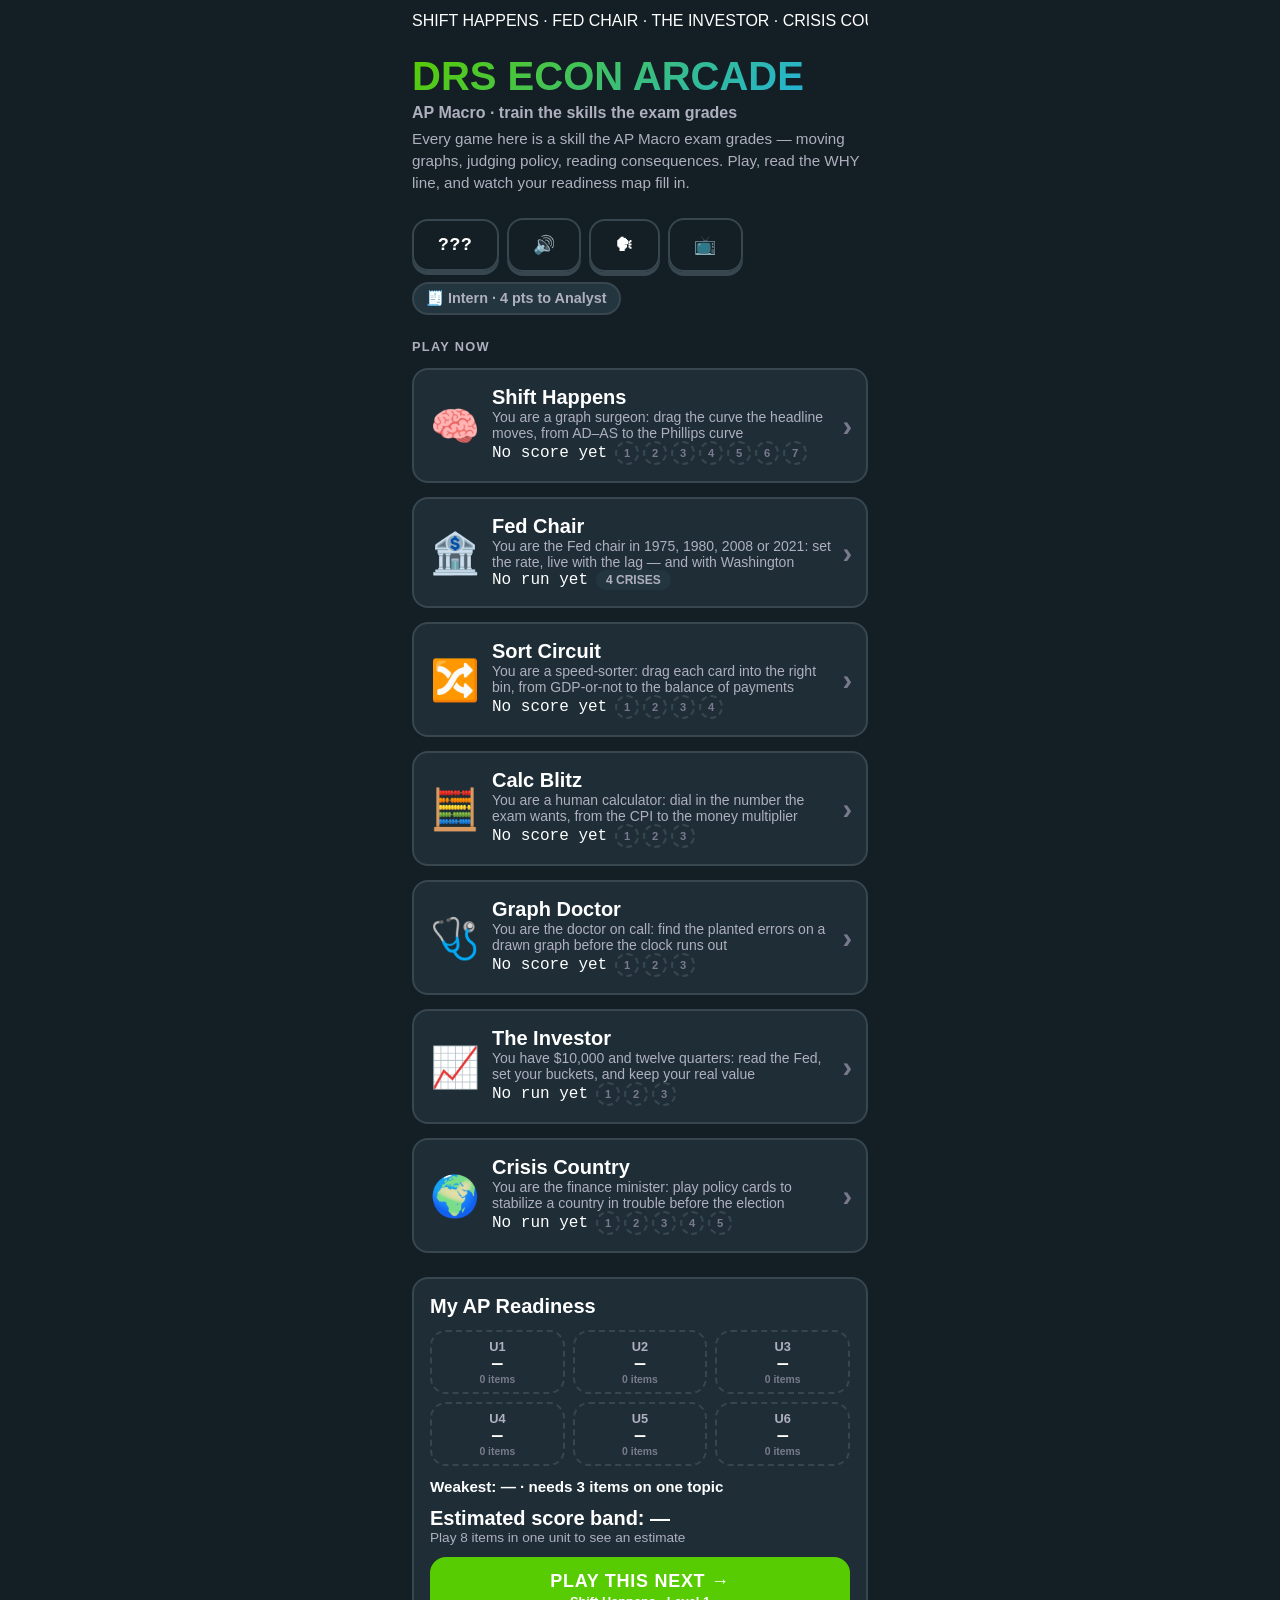
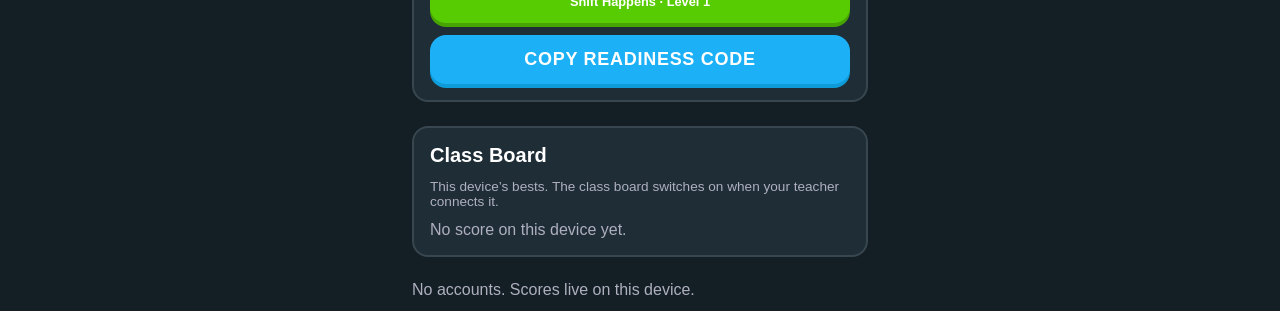
==== commit c1f72afb: "leaderboard + switcher: a class board every student can see, and a 🎮 that switches games from any me" ====
--- a/index.html
+++ b/index.html
@@ -4,13 +4,14 @@
 <meta charset="utf-8">
 <meta name="viewport" content="width=device-width, initial-scale=1">
 <title>DRS Econ Arcade</title>
-<!-- The arcade is three static pages that talk to nobody. The policy says so out loud:
-     nothing loads that is not this origin's own script and stylesheet, the two Google Fonts
-     hosts, or a data: favicon, and connect-src 'none' means no page here can ever send a
-     student's play anywhere. Inline game scripts are why 'unsafe-inline' is in script-src.
-     frame-ancestors is ignored in a meta tag, so the frame-buster below and vercel.json's
-     real headers cover clickjacking. -->
-<meta http-equiv="Content-Security-Policy" content="default-src 'none'; script-src 'self' 'unsafe-inline'; style-src 'self' 'unsafe-inline' https://fonts.googleapis.com; font-src https://fonts.gstatic.com; img-src 'self' data:; connect-src 'none'; base-uri 'none'; form-action 'none'">
+<!-- The arcade is static pages that talk to almost nobody. The policy says so out loud: nothing
+     loads that is not this origin's own scripts and stylesheet, the two Google Fonts hosts, or a
+     data: favicon. connect-src names the one place a page may ever send anything: the class
+     leaderboard's Apps Script endpoint set in shared/leaderboard.js, which receives initials, a
+     game, a level, a score and title points on a new personal best, and nothing else. Inline game
+     scripts are why 'unsafe-inline' is in script-src; frame-ancestors is ignored in a meta tag, so
+     the frame-buster below and vercel.json's real headers cover clickjacking. -->
+<meta http-equiv="Content-Security-Policy" content="default-src 'none'; script-src 'self' 'unsafe-inline'; style-src 'self' 'unsafe-inline' https://fonts.googleapis.com; font-src https://fonts.gstatic.com; img-src 'self' data:; connect-src https://script.google.com https://script.googleusercontent.com; base-uri 'none'; form-action 'none'">
 <meta name="referrer" content="no-referrer">
 <link rel="icon" href="data:,">
 <link rel="preconnect" href="https://fonts.googleapis.com">
@@ -142,14 +143,20 @@
     <div class="stack" id="readinessBody">Play a level to see your heat map</div>
   </section>
 
-  <!-- Arcade Night. The CSS shows it only under html.big-type; the podium rows are rendered always. -->
-  <section class="panel podium stack" id="podium">
-    <h2 class="panel-title">Arcade Night</h2>
-    <div class="muted">Top scores on this device.</div>
-    <div class="stack" id="podiumBody"></div>
+  <!-- The class board: every student's bests, read from the class endpoint named in
+       shared/leaderboard.js, or this device's bests until a class is connected. In Arcade Night
+       (big type) it leads the column and re-reads itself while the projector is up. -->
+  <section class="panel board stack" id="board" aria-labelledby="boardTitle">
+    <div class="row board-head">
+      <h2 class="panel-title" id="boardTitle">Class Board</h2>
+      <button type="button" class="btn btn-ghost btn-sm board-refresh" id="boardRefresh" aria-label="Refresh the class board" hidden>↻</button>
+    </div>
+    <div class="muted board-note" id="boardNote" role="status">This device’s bests.</div>
+    <div class="row board-tabs" id="boardTabs" role="tablist" aria-label="Which board" hidden></div>
+    <div class="stack board-rows" id="boardBody" role="list"></div>
   </section>
 
-  <footer class="muted">No accounts. Scores live on this device.</footer>
+  <footer class="muted" id="footNote">No accounts. Scores live on this device.</footer>
 
 </main>
 
@@ -168,10 +175,11 @@
 </script>
 
 <script src="shared/arcade.js"></script>
+<script src="shared/leaderboard.js"></script>
 <script>
 /* ================================================================================
    THE HUB — the one page students bookmark. Sections: elements · game cards ·
-   readiness · Arcade Night · controls · boot.
+   readiness · class board · controls · boot.
    Every figure here is read back out of localStorage through Arcade: the bests and
    medals the games wrote, and arcade.mastery, which readiness() turns into the heat
    map, the weakest topic, the score estimate, the next level to play and the code
@@ -180,7 +188,7 @@
    ================================================================================ */
 (function () {
   'use strict';
-  if (typeof Arcade === 'undefined') return;
+  if (typeof Arcade === 'undefined' || typeof Leaderboard === 'undefined') return;
 
   var GOOD = 0.80;                    // the heat map's three bands
   var WARN = 0.60;
@@ -237,7 +245,7 @@
   var bestInvestor = byId('bestInvestor'), medalsInvestor = byId('medalsInvestor');
   var bestCrisis = byId('bestCrisis'), medalsCrisis = byId('medalsCrisis');
   var titleChip = byId('titleChip');
-  var readinessBody = byId('readinessBody'), podiumBody = byId('podiumBody');
+  var readinessBody = byId('readinessBody');
 
   /* ===== GAME CARDS — the bests and medals the games left on this device ===== */
 
@@ -475,47 +483,143 @@
     readinessBody.appendChild(out);
   }
 
-  /* ===== ARCADE NIGHT — the projector podium: this device's bests, in giant type ===== */
-
-  /** How each game's best reads on the podium. Scores are not comparable across games, so the
-   *  rows are ordered by when they were set, newest first: the projector shows tonight's bests. */
-  var PODIUM_GAMES = [
-    { id: 'shift', name: 'Shift Happens', unit: 'L', value: function (b) { return commas(b.score); } },
-    { id: 'fed', name: 'Fed Chair', unit: '', value: function (b) { return 'Stamp ' + b.score; } },
-    { id: 'sort', name: 'Sort Circuit', unit: 'Deck ', value: function (b) { return commas(b.score); } },
-    { id: 'calc', name: 'Calc Blitz', unit: 'Ladder ', value: function (b) { return commas(b.score); } },
-    { id: 'doctor', name: 'Graph Doctor', unit: 'Ward ', value: function (b) { return commas(b.score); } },
-    { id: 'investor', name: 'The Investor', unit: 'Run ', value: function (b) { return 'Real $' + commas(b.score); } },
-    { id: 'crisis', name: 'Crisis Country', unit: 'Crisis ', value: function (b) { return b.score + ' pts'; } }
-  ];
-
-  /** This device's bests as podium rows, newest first.
-   *  @returns {{when:number, initials:string, value:string, game:string}[]} */
-  function podiumRows() {
-    var rows = [];
-    PODIUM_GAMES.forEach(function (g) {
-      var b = Arcade.bests(g.id);
-      if (!b) return;
-      var when = Date.parse(b.date || '') || 0;
-      rows.push({ when: when, initials: b.initials, value: g.value(b), game: g.name + (b.level && g.unit ? ' · ' + g.unit + b.level : '') });
+  /* ===== CLASS BOARD — every student's bests, or this device's until a class is connected =====
+     shared/leaderboard.js reads the board; this paints it. `board` is the last successful read,
+     null when there is none to show, and `boardTab` the game on screen. In Arcade Night the panel
+     re-reads itself every refreshSeconds, so the projector moves as students post. */
+
+  var boardNote = byId('boardNote'), boardTabs = byId('boardTabs'), boardBody = byId('boardBody');
+  var boardRefresh = byId('boardRefresh'), footNote = byId('footNote');
+  /** @type {any} */ var board = null;
+  var boardTab = 'overall';
+  var boardTimer = 0;
+  var boardBusy = false;
+  var TABS = [{ id: 'overall', label: 'Overall' }].concat(Leaderboard.GAME_IDS.map(function (id) {
+    return { id: id, label: Leaderboard.GAMES[id].short };
+  }));
+
+  /** @returns {string} the tab the student last opened, while it is still a tab */
+  function savedTab() {
+    var t = Arcade.store.get('arcade.board.tab', 'overall');
+    return TABS.some(function (x) { return x.id === t; }) ? t : 'overall';
+  }
+
+  function paintTabs() {
+    boardTabs.textContent = '';
+    TABS.forEach(function (t) {
+      var b = document.createElement('button');
+      b.type = 'button';
+      b.className = 'btn btn-ghost btn-sm board-tab';
+      b.textContent = t.label;
+      b.setAttribute('role', 'tab');
+      b.setAttribute('aria-selected', t.id === boardTab ? 'true' : 'false');
+      b.addEventListener('click', function () {
+        boardTab = t.id;
+        Arcade.store.set('arcade.board.tab', t.id);
+        paintTabs();
+        paintBoard();
+      });
+      boardTabs.appendChild(b);
     });
-    rows.sort(function (a, b) { return b.when - a.when; });
-    return rows;
-  }
-
-  function renderPodium() {
-    var rows = podiumRows();
-    podiumBody.textContent = '';
-    for (var i = 0; i < 3; i += 1) {
-      var row = fill('podium-row');
-      var who = fill('podium-who');
-      who.appendChild(fill('podium-initials mono', rows[i] ? rows[i].initials : '—'));
-      who.appendChild(fill('podium-game', rows[i] ? rows[i].game : 'No score yet'));
-      row.appendChild(chip('podium-rank', RANKS[i]));
-      row.appendChild(who);
-      row.appendChild(chip('podium-score mono', rows[i] ? rows[i].value : '—'));
-      podiumBody.appendChild(row);
+  }
+
+  /** @param {{rank:number, initials:string, value:string, sub:string, you:boolean}} r @returns {any} */
+  function boardRow(r) {
+    var row = fill('board-row' + (r.you ? ' you' : ''));
+    row.setAttribute('role', 'listitem');
+    if (r.you) row.setAttribute('aria-label', 'You, ' + r.initials + ', rank ' + r.rank + ', ' + r.value);
+    row.appendChild(chip('board-rank mono', r.rank <= 3 ? RANKS[r.rank - 1] : String(r.rank)));
+    var who = fill('board-who');
+    who.appendChild(fill('board-initials mono', r.initials));
+    if (r.sub) who.appendChild(fill('board-sub', r.sub));
+    row.appendChild(who);
+    row.appendChild(chip('board-value mono', r.value));
+    return row;
+  }
+
+  function paintBoard() {
+    boardBody.textContent = '';
+    if (board) {
+      var list = Leaderboard.withYou(Leaderboard.rows(board, boardTab), Arcade.initials(), 10);
+      if (!list.length) {
+        boardBody.appendChild(fill('muted', boardTab === 'overall'
+          ? 'Nobody on the board yet. Set your initials, play a level, and be first.'
+          : 'No one has posted a ' + Leaderboard.GAMES[boardTab].name + ' score yet.'));
+      }
+      list.forEach(function (r) { boardBody.appendChild(boardRow(r)); });
+      return;
     }
+    var rows = Leaderboard.deviceRows();
+    if (!rows.length) { boardBody.appendChild(fill('muted', 'No score on this device yet.')); return; }
+    rows.slice(0, 5).forEach(function (r, i) {
+      boardBody.appendChild(boardRow({ rank: i + 1, initials: r.initials, value: r.value, sub: r.sub, you: false }));
+    });
+  }
+
+  /** @param {number} ms @returns {string} "3:05 PM" */
+  function clockOf(ms) { return new Date(ms).toLocaleTimeString('en-US', { hour: 'numeric', minute: '2-digit' }); }
+
+  /** @param {string} state 'off' | 'loading' | 'live' | 'stale' | 'offline' */
+  function paintBoardNote(state) {
+    var when = board ? Date.parse(board.updated || '') : 0;
+    if (state === 'live' && board) {
+      boardNote.textContent = (board.className || 'Class') + ' · '
+        + (board.players === 1 ? '1 player' : (board.players || 0) + ' players') + (when ? ' · read at ' + clockOf(when) : '');
+    } else if (state === 'stale') {
+      boardNote.textContent = 'Can’t reach the class board right now' + (when ? ' · last read at ' + clockOf(when) : '');
+    } else if (state === 'loading') {
+      boardNote.textContent = 'Reading the class board…';
+    } else if (state === 'offline') {
+      boardNote.textContent = 'Can’t reach the class board right now. This device’s bests:';
+    } else {
+      boardNote.textContent = 'This device’s bests. The class board switches on when your teacher connects it.';
+    }
+    footNote.textContent = Leaderboard.configured()
+      ? 'No accounts. Scores live on this device; a new best posts to the class board as initials only.'
+      : 'No accounts. Scores live on this device.';
+  }
+
+  /** Post anything still waiting, read the board, paint it. A read that fails keeps the last
+   *  board on screen rather than dropping the projector back to one device's bests.
+   *  @returns {Promise<void>} */
+  function refreshBoard() {
+    if (!Leaderboard.configured()) {
+      board = null;
+      boardTabs.hidden = true;
+      boardRefresh.hidden = true;
+      paintBoardNote('off');
+      paintBoard();
+      return Promise.resolve();
+    }
+    if (boardBusy) return Promise.resolve();
+    boardBusy = true;
+    boardRefresh.hidden = false;
+    boardRefresh.disabled = true;
+    if (!board) paintBoardNote('loading');
+    return Leaderboard.flush().then(function () { return Leaderboard.load(); }).then(function (b) {
+      boardBusy = false;
+      boardRefresh.disabled = false;
+      if (b) {
+        board = b;
+        boardTab = savedTab();
+        boardTabs.hidden = false;
+        paintTabs();
+        paintBoardNote('live');
+      } else if (board) {
+        paintBoardNote('stale');
+      } else {
+        boardTabs.hidden = true;
+        paintBoardNote('offline');
+      }
+      paintBoard();
+    });
+  }
+
+  /** In Arcade Night the projector re-reads on its own; anywhere else a visit is enough. */
+  function scheduleBoard() {
+    if (boardTimer) { clearInterval(boardTimer); boardTimer = 0; }
+    if (!Leaderboard.configured() || !document.documentElement.classList.contains('big-type')) return;
+    boardTimer = setInterval(function () { if (!document.hidden) refreshBoard(); }, Leaderboard.config().refreshSeconds * 1000);
   }
 
   /* ===== CONTROLS — sound, voice, Arcade Night and the initials chip ===== */
@@ -559,6 +663,7 @@
     Arcade.initialsEntry(initialsMount, {
       onDone: function (value) {
         initialsBtn.textContent = value;
+        paintBoard();                     // the student's own row is the one that lights up
         showInitials(false);
       }
     });
@@ -579,6 +684,10 @@
       showInitials(initialsBtn.getAttribute('aria-expanded') !== 'true');
     });
     byId('initialsClose').addEventListener('click', function () { showInitials(false); });
+    boardRefresh.addEventListener('click', function () { refreshBoard(); });
+    // Bound after Arcade's own toggle, so this runs once the big-type class has flipped.
+    byId('bigTypeBtn').addEventListener('click', scheduleBoard);
+    document.addEventListener('visibilitychange', function () { if (!document.hidden && boardTimer) refreshBoard(); });
   }
 
   /* ===== BOOT ===== */
@@ -586,7 +695,8 @@
   wireControls();
   renderBests();
   renderReadiness();
-  renderPodium();
+  refreshBoard();
+  scheduleBoard();
 
   // A back-gesture out of a game restores this page from the bfcache, which replays no script: the
   // hub would still show the bests, medals, title and heat map it drew before the level was played.
@@ -595,7 +705,7 @@
     if (!ev.persisted) return;
     renderBests();
     renderReadiness();
-    renderPodium();
+    refreshBoard();
   });
 }());
 </script>
--- a/shared/arcade.css
+++ b/shared/arcade.css
@@ -549,21 +549,30 @@
    readiness panel's rows wrap for the same reason. */
 .game-card .row, .readiness .row { flex-wrap: wrap; }
 
-/* ARCADE NIGHT — the podium is the projector view: hidden until html.big-type, and sized in
-   rem so the 150 % root below is a 150 % podium. */
-.podium { display: none; }
-.podium .panel-title { font-size: 1.4rem; }
-.podium-row { display: flex; gap: .5rem; align-items: center; flex-wrap: wrap; }
-.podium-rank { font-size: 2rem; line-height: 1; }
-.podium-who { flex: 1 0 6rem; }
-.podium-initials { font-size: 2rem; font-weight: 900; line-height: 1.1; }
-.podium-game { font-size: .8rem; color: var(--text2); }
-/* The score keeps the right edge, and drops to its own line when the row runs out of room. */
-.podium-score { margin-left: auto; font-size: 2rem; font-weight: 900; }
+/* CLASS BOARD — the shared leaderboard, or this device's bests until a class is connected. Every
+   size is in rem so Arcade Night's 150 % root is a 150 % board, and on the projector it leads the
+   column. The tabs are one scrolling row: eight of them do not fit a phone and must not stack. */
+.board-head { justify-content: space-between; }
+.board-head .panel-title { flex: 1 1 auto; min-width: 0; }
+.board-refresh { min-width: 48px; padding: 8px 12px; font-size: 20px; }
+.board-note { font-size: .85rem; }
+.board-tabs { flex-wrap: nowrap; gap: 6px; overflow-x: auto; padding-bottom: 4px; scrollbar-width: thin; -webkit-overflow-scrolling: touch; }
+.board-tab { flex: 0 0 auto; padding: 8px 12px; font-size: .8rem; }
+.board-tab[aria-selected="true"] { border-color: var(--blue); color: var(--blue); box-shadow: 0 4px 0 var(--blue-dark); }
+.board-rows { gap: 6px; }
+.board-row { display: flex; gap: .6rem; align-items: center; padding: .4rem .6rem; border: 2px solid var(--border); border-radius: var(--radius-sm); background: var(--bg2); }
+/* The student's own row is gold, the way an earned thing is gold everywhere else in the arcade. */
+.board-row.you { border-color: var(--gold); background: color-mix(in srgb, var(--gold) 12%, var(--bg2)); }
+.board-rank { flex: 0 0 2.2rem; font-size: 1.1rem; font-weight: 900; text-align: center; color: var(--text2); }
+.board-row.you .board-rank { color: var(--gold); }
+.board-who { flex: 1 1 auto; min-width: 0; }
+.board-initials { font-size: 1.25rem; font-weight: 900; line-height: 1.1; }
+.board-sub { font-size: .75rem; color: var(--text2); white-space: nowrap; overflow: hidden; text-overflow: ellipsis; }
+.board-value { margin-left: auto; font-size: 1.1rem; font-weight: 900; white-space: nowrap; }
 html.big-type { font-size: 150%; }
 html.big-type .readiness { display: none; }
-/* On the projector the podium is the point of the night, so it leads the column. */
-html.big-type .podium { display: block; order: -1; }
+/* On the projector the board is the point of the night, so it leads the column. */
+html.big-type .board { order: -1; }
 
 /* ===== GRAPH KIT — shared/graph.js renders into these classes ===== */
 .graph-wrap { width: 100%; }
@@ -750,10 +759,18 @@
 .topbar .howto-btn { width: 48px; height: 48px; flex: 0 0 48px; padding: 0; }
 /* A topbar title takes the slack, so the ? beside it lands on the right edge and not on its heels. */
 .topbar .panel-title { flex: 1 1 auto; min-width: 0; }
-/* The home button beside it: the hub, and so the other game, is one tap from any menu screen. */
-.topbar .home-btn { text-decoration: none; font-size: 20px; }
+/* The 🎮 beside it opens the game switcher: any other game is two taps from any menu screen. */
+.topbar .switch-btn { font-size: 20px; }
 /* Fed Chair's turn label sits between ← and two icon buttons now; it wraps to two short lines. */
 .topbar .turn-when { flex: 1 1 auto; min-width: 0; }
+
+/* ===== GAME SWITCHER — the sheet behind every 🎮: the hub and the seven games, two to a row ===== */
+.switch-grid { display: grid; grid-template-columns: 1fr 1fr; gap: 8px; }
+.switch-item { justify-content: flex-start; gap: 10px; padding: 8px 12px; font-size: 15px; text-transform: none; letter-spacing: normal; text-decoration: none; text-align: left; }
+.switch-emoji { font-size: 22px; line-height: 1; flex: 0 0 auto; }
+.switch-name { line-height: 1.2; }
+/* Where you already are: green, and it only closes the sheet. */
+.switch-item.current { border-color: var(--green); color: var(--green); box-shadow: 0 4px 0 var(--green-dark); }
 
 /* ===== WHAT IS THIS? — the purpose panel on a title screen, one emoji and one sentence a line ===== */
 .intro-title { font-weight: 900; font-size: 13px; letter-spacing: .06em; text-transform: uppercase; color: var(--text2); }
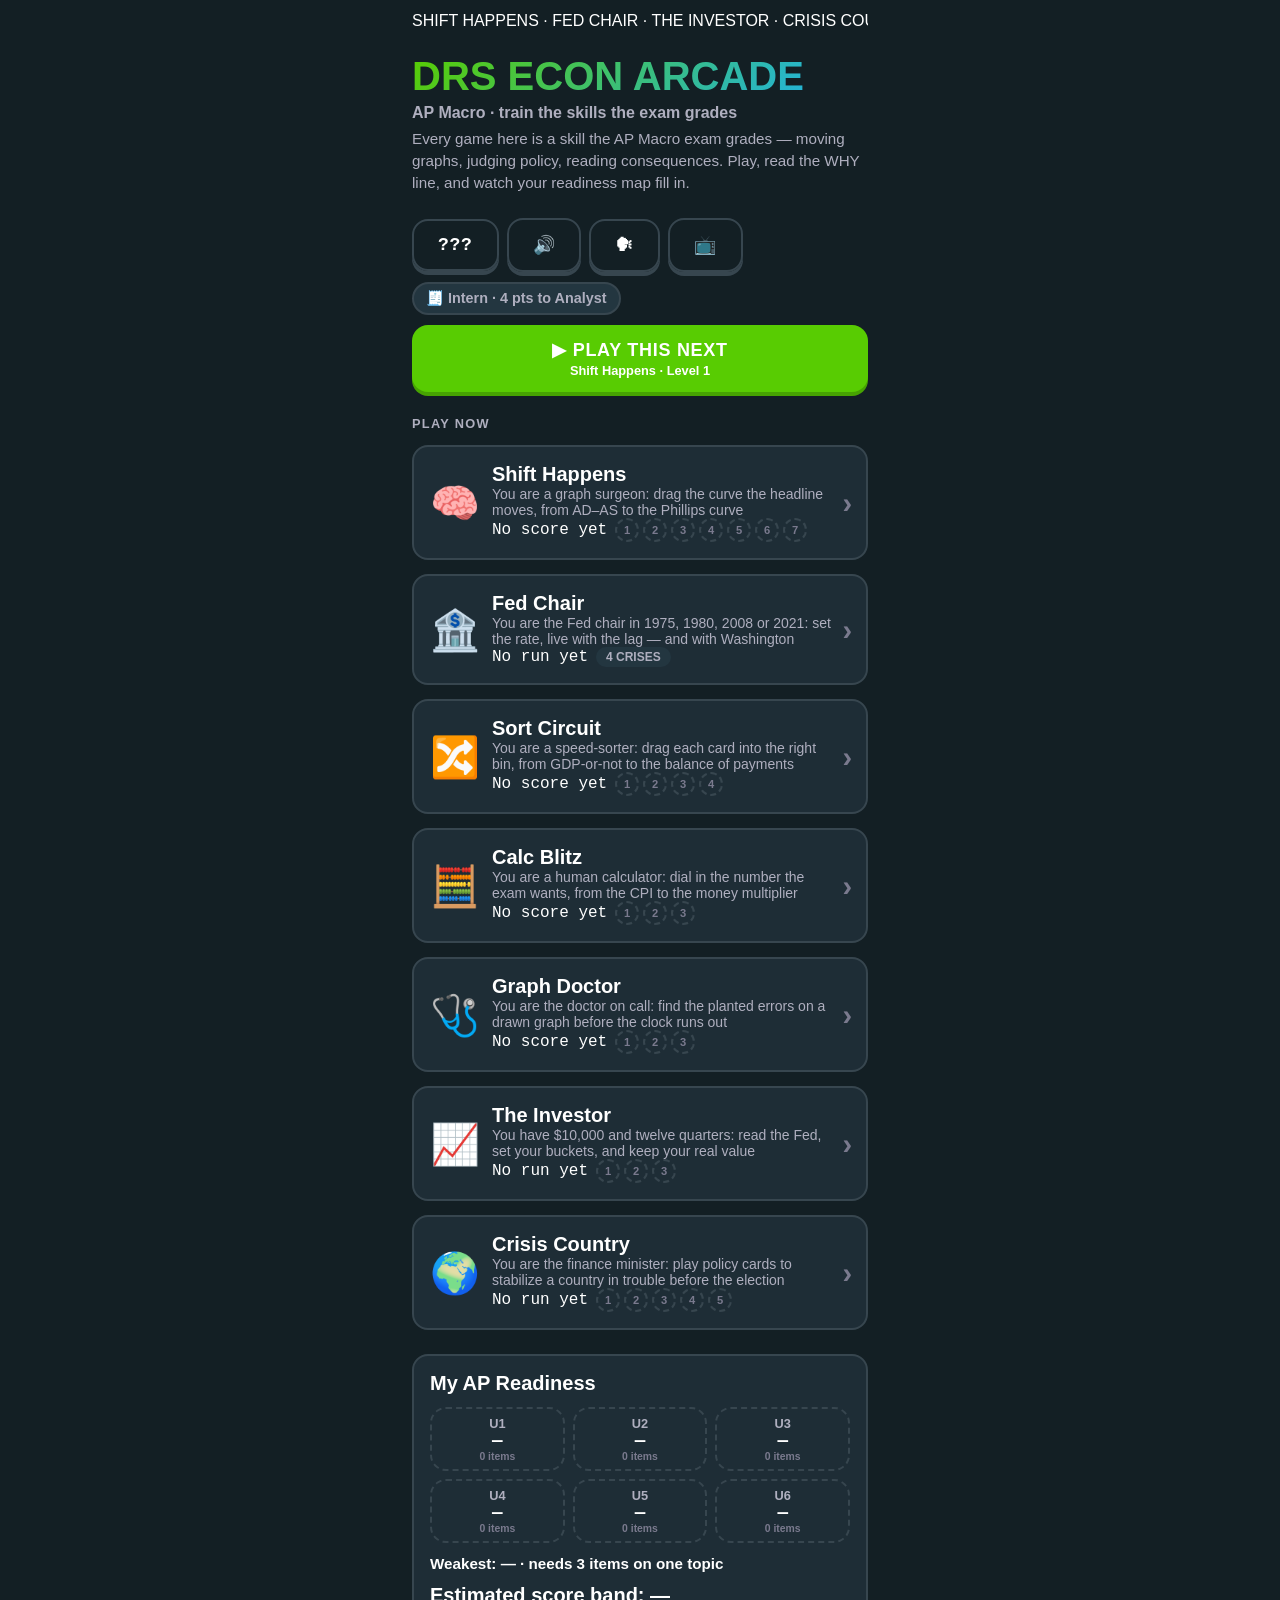
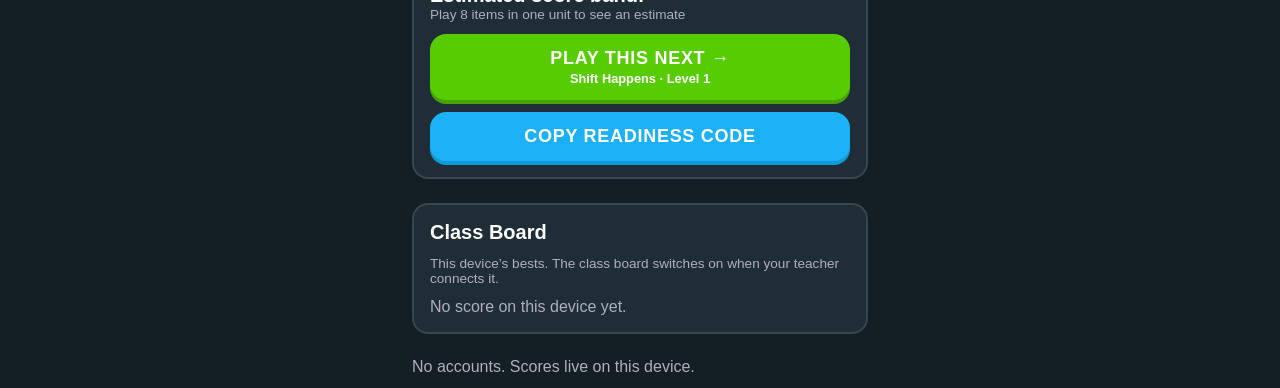
==== commit 94469572: "fun sweep: exams that never repeat, a stamp for every big moment, the juice as copy, and a hub that " ====
--- a/index.html
+++ b/index.html
@@ -16,7 +16,7 @@
 <link rel="icon" href="data:,">
 <link rel="preconnect" href="https://fonts.googleapis.com">
 <link rel="preconnect" href="https://fonts.gstatic.com" crossorigin>
-<link rel="stylesheet" href="shared/arcade.css">
+<link rel="stylesheet" href="shared/arcade.css?v=20260903c">
 </head>
 <body>
 
@@ -41,6 +41,8 @@
       <button type="button" class="btn btn-ghost" id="bigTypeBtn" aria-label="Arcade Night big-type mode" aria-pressed="false">📺</button>
     </div>
     <span class="title-chip" id="titleChip"></span>
+    <!-- The one tap a returning student needs: the level the readiness map says to play next. -->
+    <a class="btn btn-block play-next" id="playNextTop" href="games/shift-happens.html?level=1"><span>▶ Play this next</span><span class="play-next-label" id="playNextTopLabel">Shift Happens · Level 1</span></a>
   </div>
 
   <section class="stack games" aria-labelledby="playTitle">
@@ -174,8 +176,8 @@
 if (self !== top) { try { top.location = self.location; } catch (e) { document.documentElement.hidden = true; } }
 </script>
 
-<script src="shared/arcade.js"></script>
-<script src="shared/leaderboard.js"></script>
+<script src="shared/arcade.js?v=20260903c"></script>
+<script src="shared/leaderboard.js?v=20260903c"></script>
 <script>
 /* ================================================================================
    THE HUB — the one page students bookmark. Sections: elements · game cards ·
@@ -434,6 +436,8 @@
 
   function renderReadiness() {
     var r = Arcade.readiness();
+    byId('playNextTop').href = r.playNext.url;           // the same recommendation, one tap from the top
+    byId('playNextTopLabel').textContent = r.playNext.label;
     readinessBody.textContent = '';
 
     var grid = fill('heat');
@@ -680,9 +684,10 @@
     Arcade.mountBigTypeButton(byId('bigTypeBtn'));   // this also applies the stored Arcade Night state
     initialsBtn.textContent = Arcade.initials();
     initialsBtn.setAttribute('aria-expanded', 'false');
-    initialsBtn.addEventListener('click', function () {
+    // Debounced: a double tap on the chip used to open the sheet and close it again in one motion.
+    initialsBtn.addEventListener('click', Arcade.debounced(function () {
       showInitials(initialsBtn.getAttribute('aria-expanded') !== 'true');
-    });
+    }));
     byId('initialsClose').addEventListener('click', function () { showInitials(false); });
     boardRefresh.addEventListener('click', function () { refreshBoard(); });
     // Bound after Arcade's own toggle, so this runs once the big-type class has flipped.
--- a/shared/arcade.css
+++ b/shared/arcade.css
@@ -777,6 +777,9 @@
 .intro-line { display: flex; gap: 10px; align-items: flex-start; }
 .intro-emoji { flex: 0 0 auto; font-size: 22px; line-height: 1.2; }
 .intro-text { font-size: 15px; line-height: 1.4; }
+/* Two pixels a line: Shift's and the Investor's title screens ran 3–4 px past a 740 px phone with the
+   stack's 12 px gap, and this is the difference between the ← Arcade button fitting and not. */
+.intro { gap: 10px; }
 /* The practice switch carries a sentence, so it keeps the button's height and drops its shouting. */
 .practice-btn { text-transform: none; letter-spacing: normal; font-size: 15px; }
 /* Where the hearts were: a blue tag, because it is a state, not a warning. */
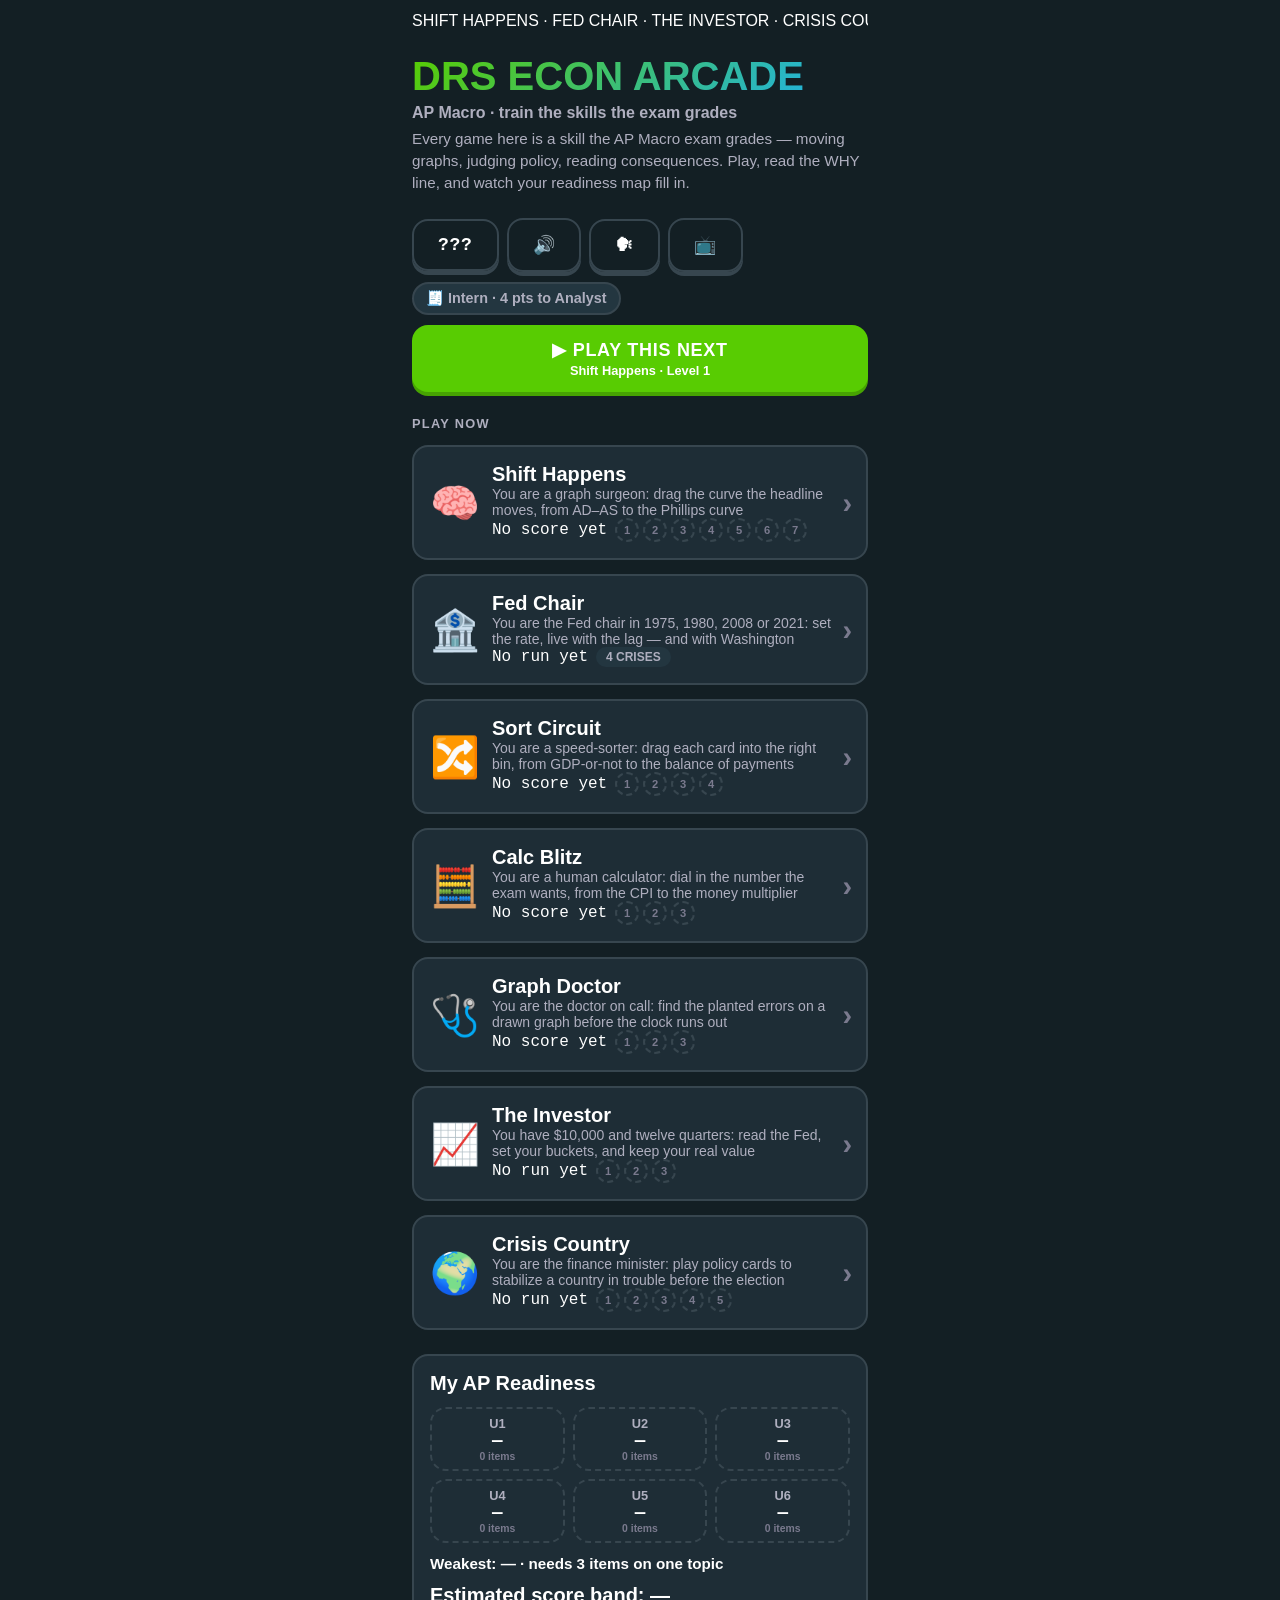
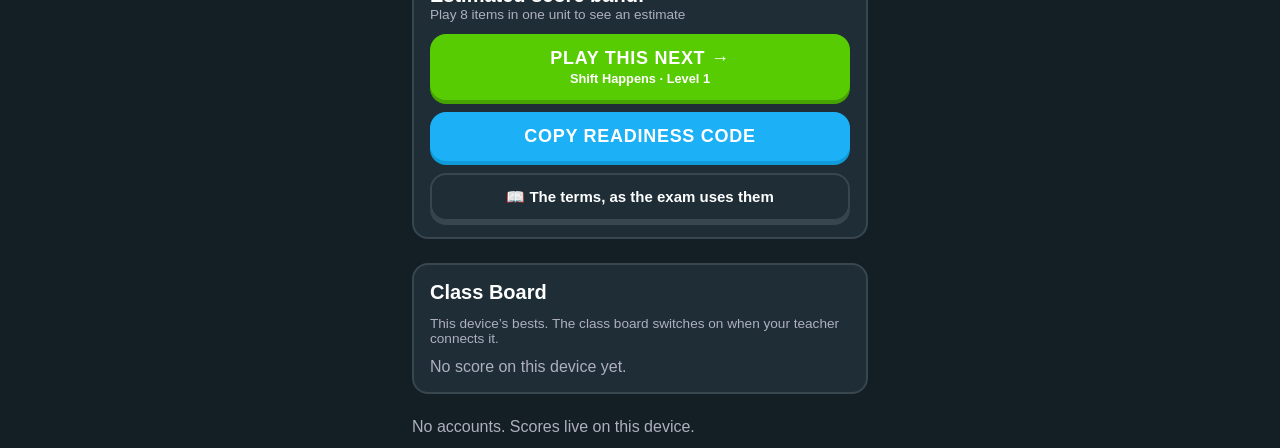
==== commit 503599f1: "vocabulary sweep: the CED's words in every rubric sentence, and a 📖 that defines them A scan of 1,97" ====
--- a/index.html
+++ b/index.html
@@ -16,7 +16,7 @@
 <link rel="icon" href="data:,">
 <link rel="preconnect" href="https://fonts.googleapis.com">
 <link rel="preconnect" href="https://fonts.gstatic.com" crossorigin>
-<link rel="stylesheet" href="shared/arcade.css?v=20260903c">
+<link rel="stylesheet" href="shared/arcade.css?v=20260903f">
 </head>
 <body>
 
@@ -143,6 +143,8 @@
   <section class="panel readiness stack">
     <h2 class="panel-title">My AP Readiness</h2>
     <div class="stack" id="readinessBody">Play a level to see your heat map</div>
+    <!-- The CED's terms, one definition a tap: the words every WHY line and every exam item is written in. -->
+    <button type="button" class="btn btn-ghost btn-block btn-sm glossary-btn">📖 The terms, as the exam uses them</button>
   </section>
 
   <!-- The class board: every student's bests, read from the class endpoint named in
@@ -176,8 +178,9 @@
 if (self !== top) { try { top.location = self.location; } catch (e) { document.documentElement.hidden = true; } }
 </script>
 
-<script src="shared/arcade.js?v=20260903c"></script>
-<script src="shared/leaderboard.js?v=20260903c"></script>
+<script src="shared/arcade.js?v=20260903f"></script>
+<script src="shared/leaderboard.js?v=20260903f"></script>
+<script src="shared/glossary.js?v=20260903f"></script>
 <script>
 /* ================================================================================
    THE HUB — the one page students bookmark. Sections: elements · game cards ·
@@ -682,6 +685,7 @@
     Arcade.sfx.bindMuteButton(byId('muteBtn'));
     Arcade.voice.bindButton(byId('voiceBtn'));
     Arcade.mountBigTypeButton(byId('bigTypeBtn'));   // this also applies the stored Arcade Night state
+    if (Arcade.mountGlossary) Arcade.mountGlossary();
     initialsBtn.textContent = Arcade.initials();
     initialsBtn.setAttribute('aria-expanded', 'false');
     // Debounced: a double tap on the chip used to open the sheet and close it again in one motion.
--- a/shared/arcade.css
+++ b/shared/arcade.css
@@ -772,6 +772,25 @@
 /* Where you already are: green, and it only closes the sheet. */
 .switch-item.current { border-color: var(--green); color: var(--green); box-shadow: 0 4px 0 var(--green-dark); }
 
+/* ===== GLOSSARY — the sheet behind every 📖: a search box, the terms by unit, one definition a tap ===== */
+.sheet.glossary { max-height: 84vh; overflow-y: auto; }
+.glossary-head { position: sticky; top: -16px; z-index: 1; margin: -16px -16px 0; padding: 16px 16px 8px; background: var(--bg2); gap: 8px; }
+.glossary-head .row { justify-content: space-between; }
+.glossary-head .sheet-msg { flex: 1 1 auto; min-width: 0; }
+.glossary-close { width: 48px; height: 48px; flex: 0 0 48px; padding: 0; }
+.glossary-find { width: 100%; min-height: 48px; padding: 10px 14px; border: 2px solid var(--border); border-radius: var(--radius-sm); background: var(--bg); color: var(--text); font: 600 16px var(--font); }
+.glossary-find:focus { outline: none; border-color: var(--blue); }
+.glossary-list { display: flex; flex-direction: column; gap: 4px; }
+.glossary-unit { margin-top: 8px; font-size: 12px; font-weight: 900; letter-spacing: .08em; text-transform: uppercase; color: var(--text2); }
+.glossary-term { display: flex; width: 100%; min-height: 48px; align-items: center; justify-content: space-between; gap: 8px; padding: 8px 12px; border: 2px solid var(--border); border-radius: var(--radius-sm); background: var(--card); color: var(--text); font: 800 15px var(--font); text-align: left; cursor: pointer; }
+.glossary-term::after { content: '+'; flex: 0 0 auto; color: var(--text3); font-weight: 900; }
+.glossary-item.open .glossary-term { border-color: var(--blue); }
+.glossary-item.open .glossary-term::after { content: '−'; }
+.glossary-def { display: none; padding: 6px 12px 10px; font-size: 15px; line-height: 1.45; color: var(--text2); }
+.glossary-item.open .glossary-def { display: block; }
+/* The 📖 button carries a sentence: sentence case, like the practice switch. */
+.glossary-btn { text-transform: none; letter-spacing: normal; font-size: 15px; }
+
 /* ===== WHAT IS THIS? — the purpose panel on a title screen, one emoji and one sentence a line ===== */
 .intro-title { font-weight: 900; font-size: 13px; letter-spacing: .06em; text-transform: uppercase; color: var(--text2); }
 .intro-line { display: flex; gap: 10px; align-items: flex-start; }
